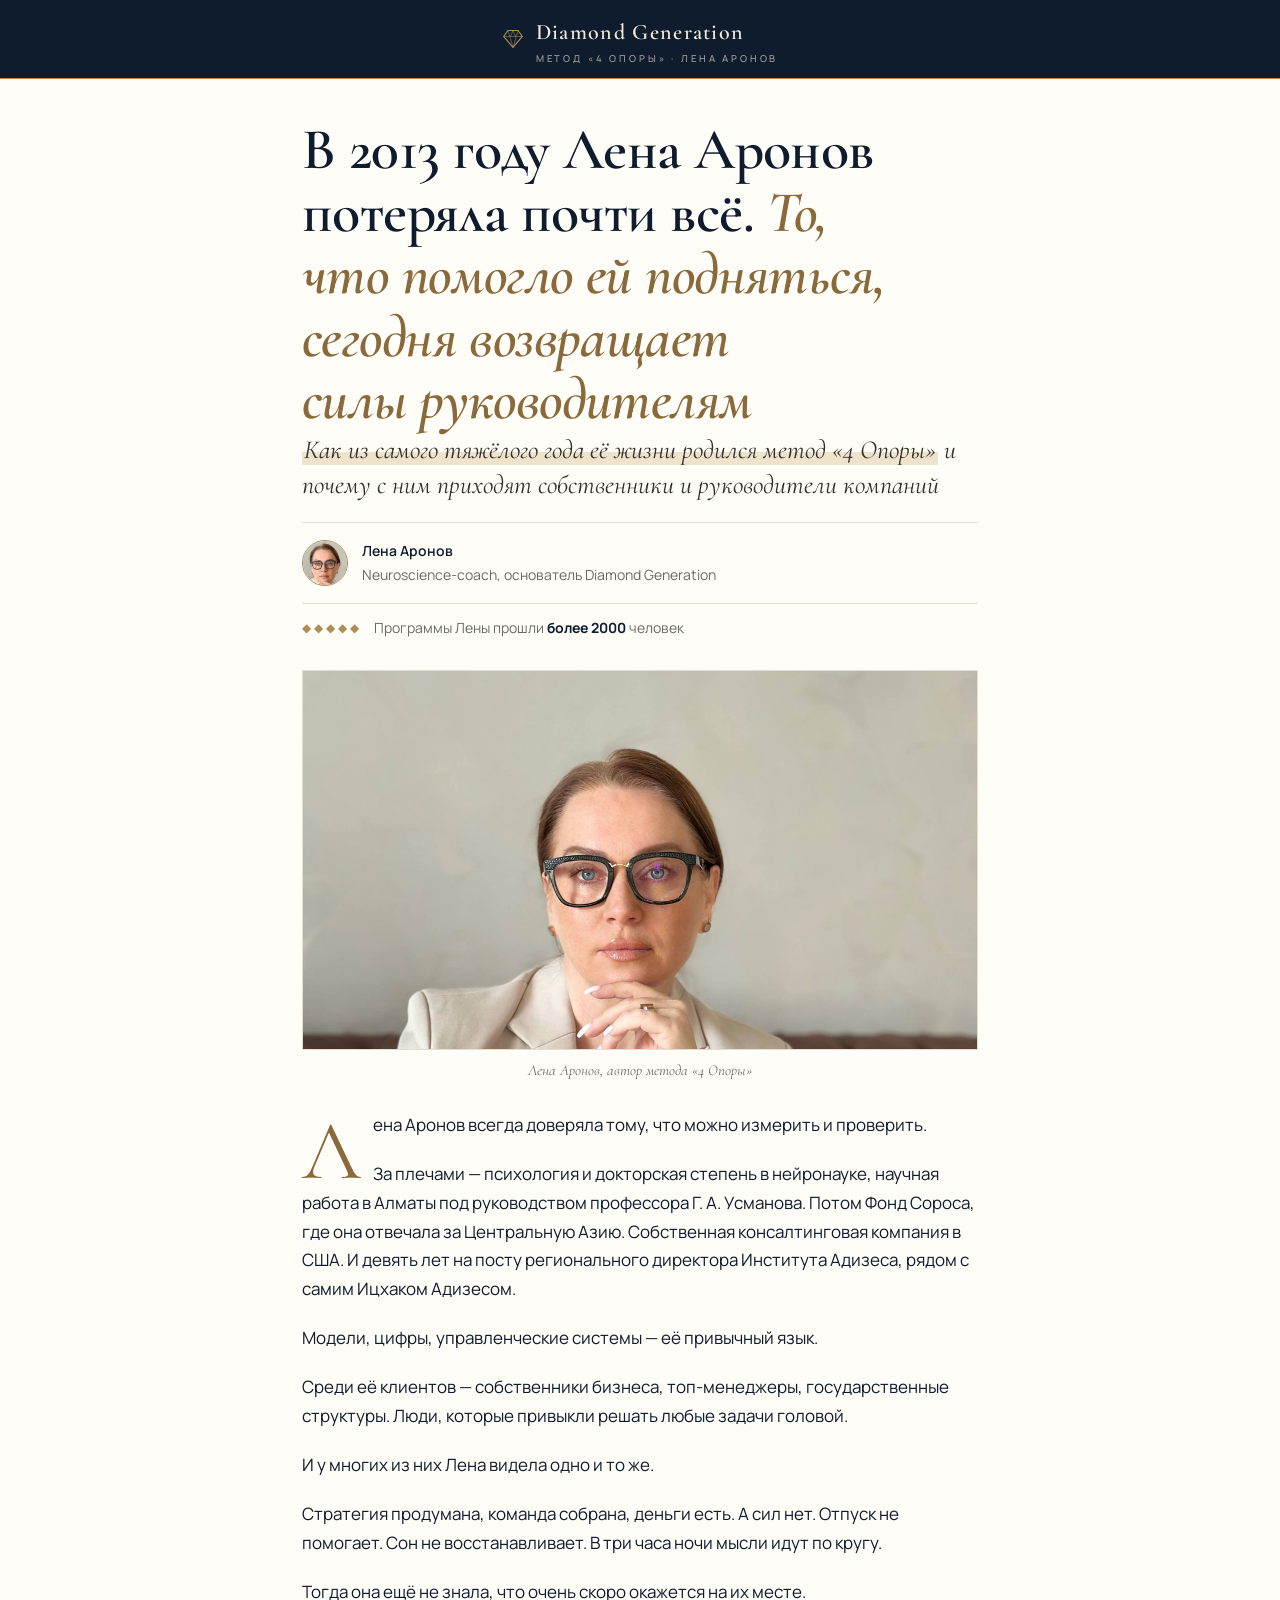
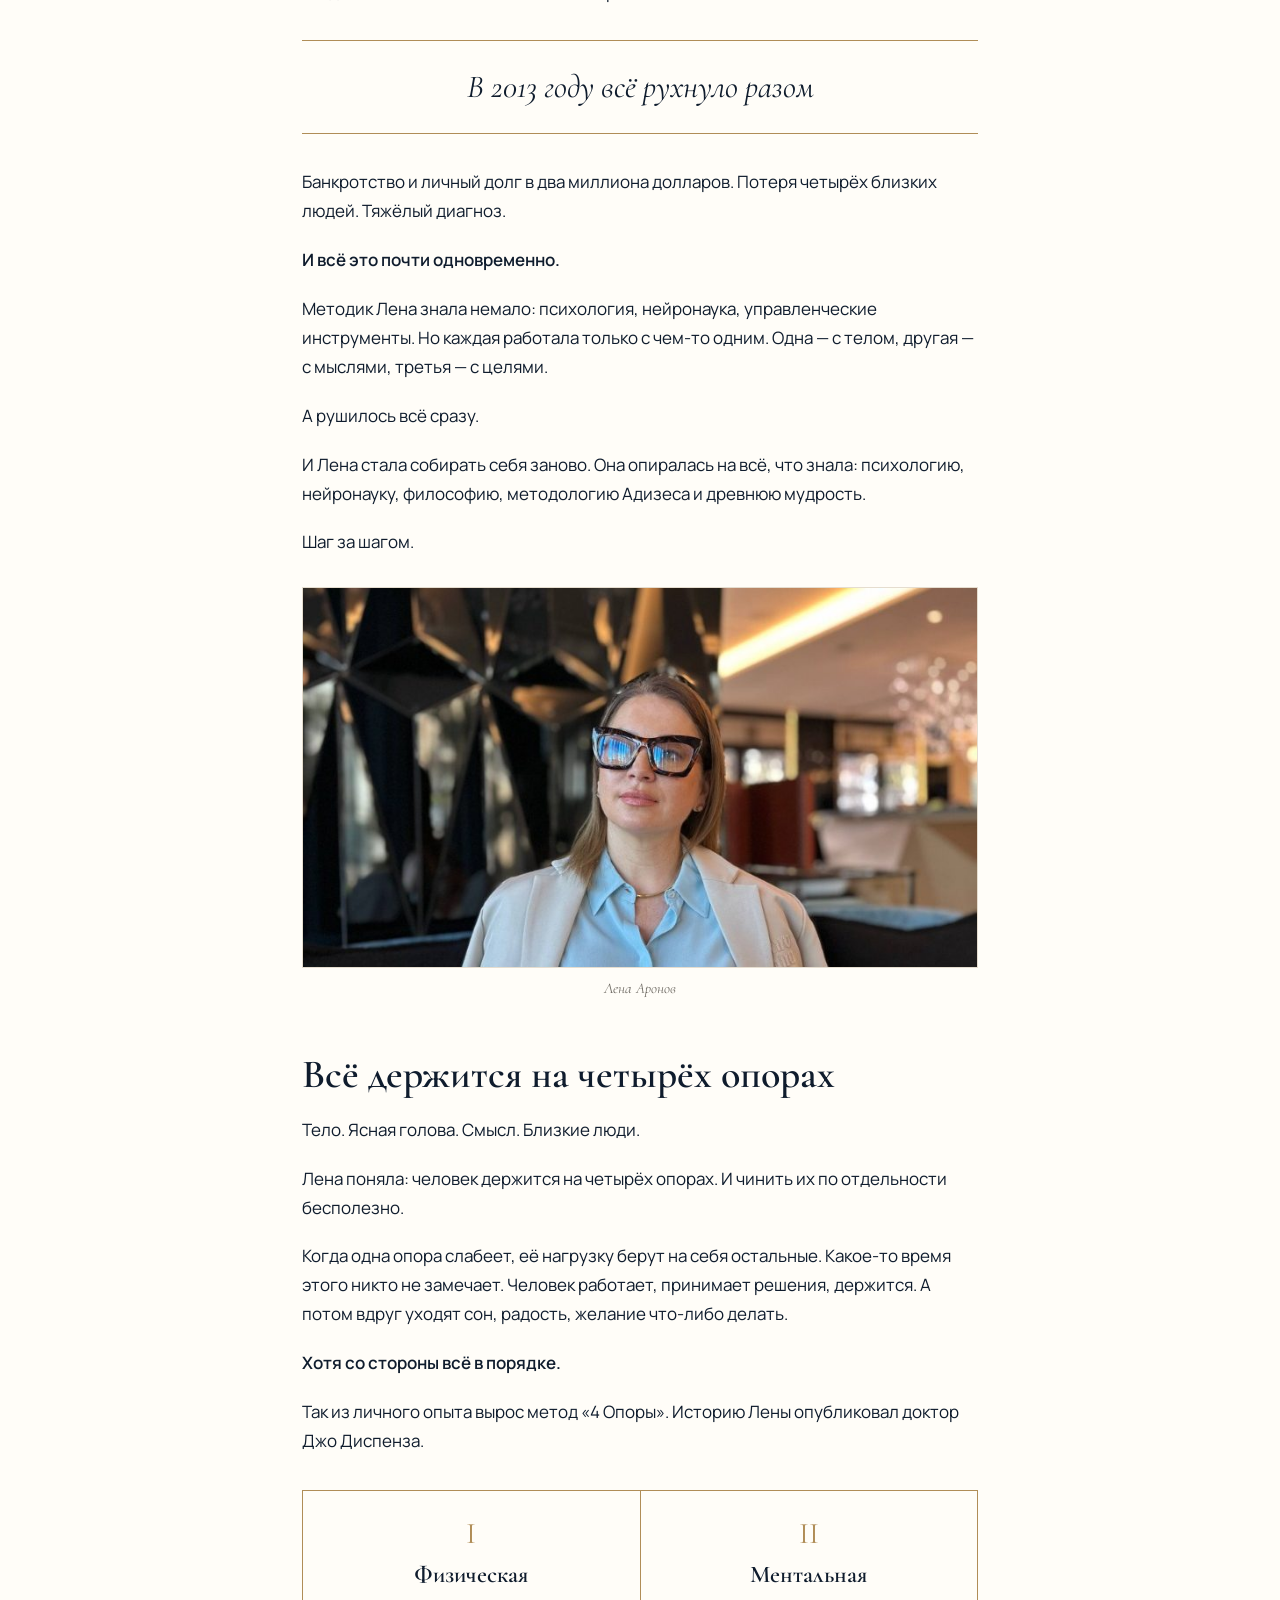
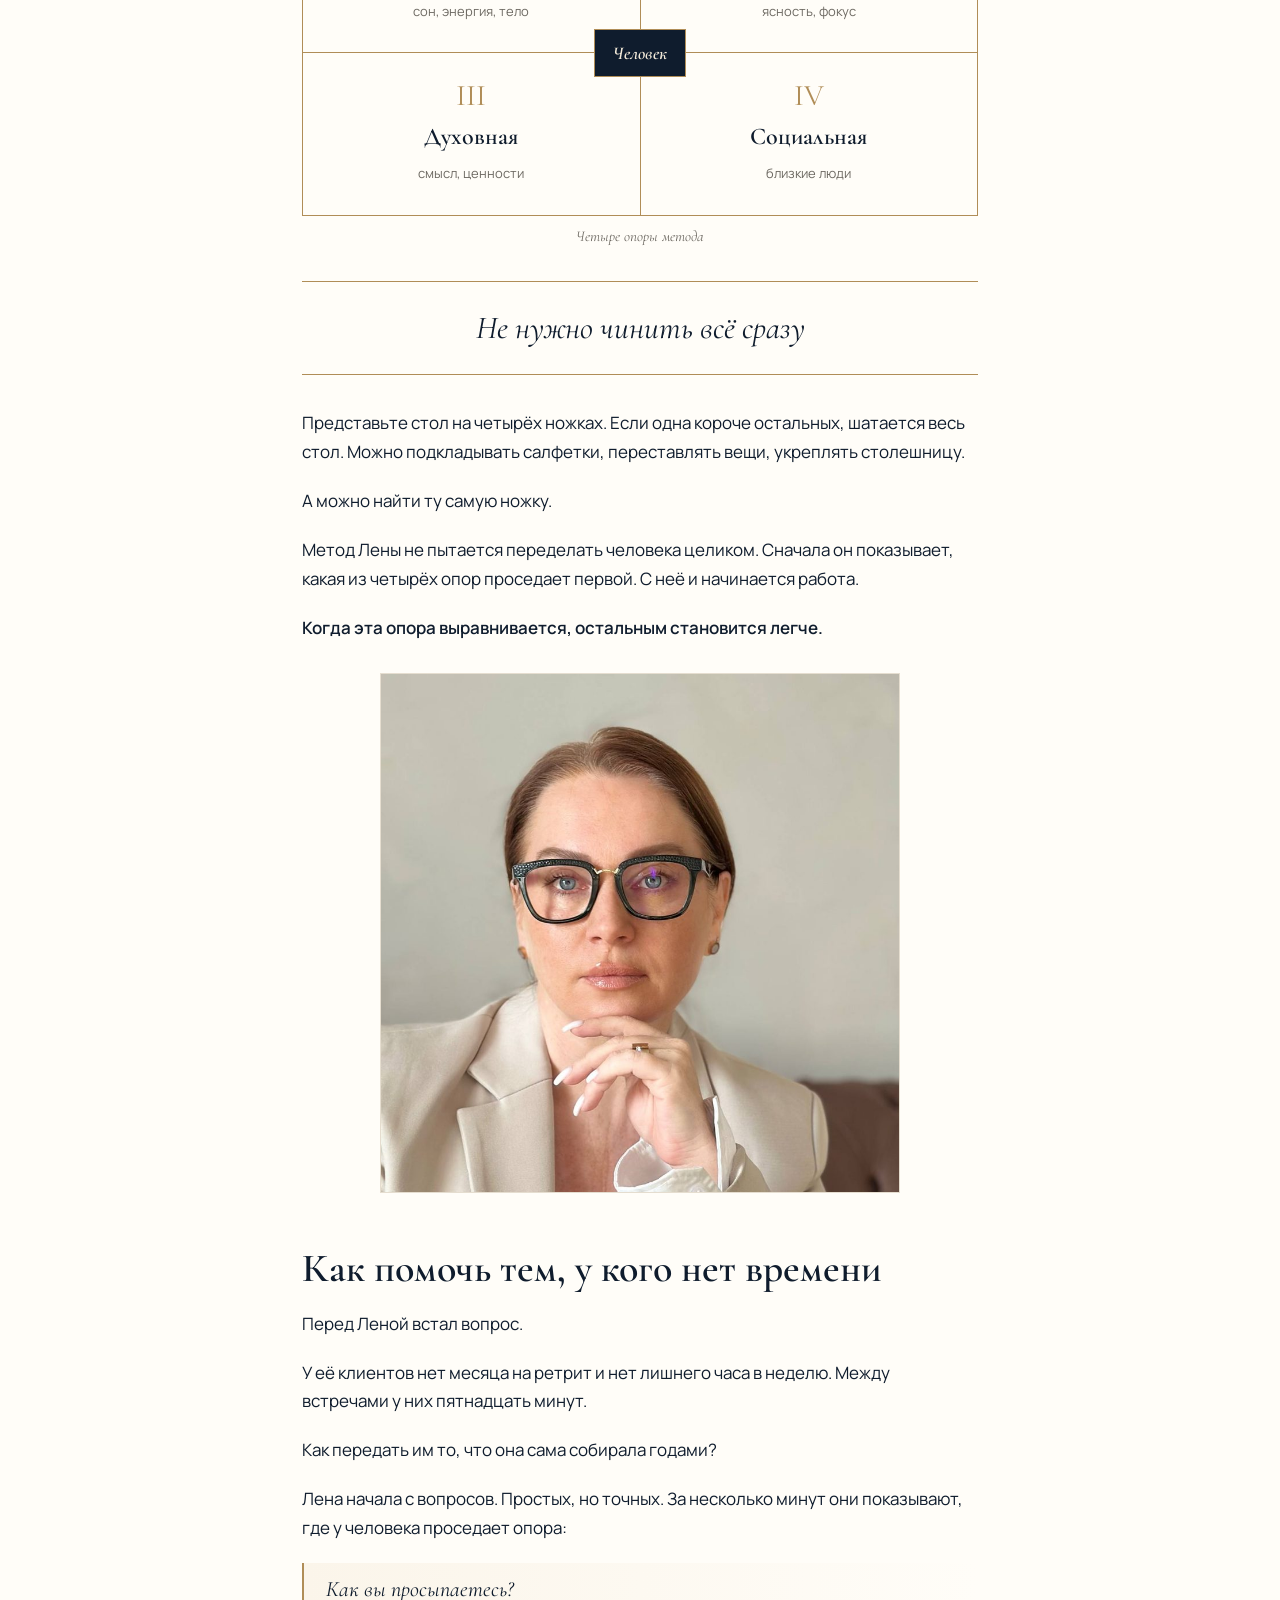
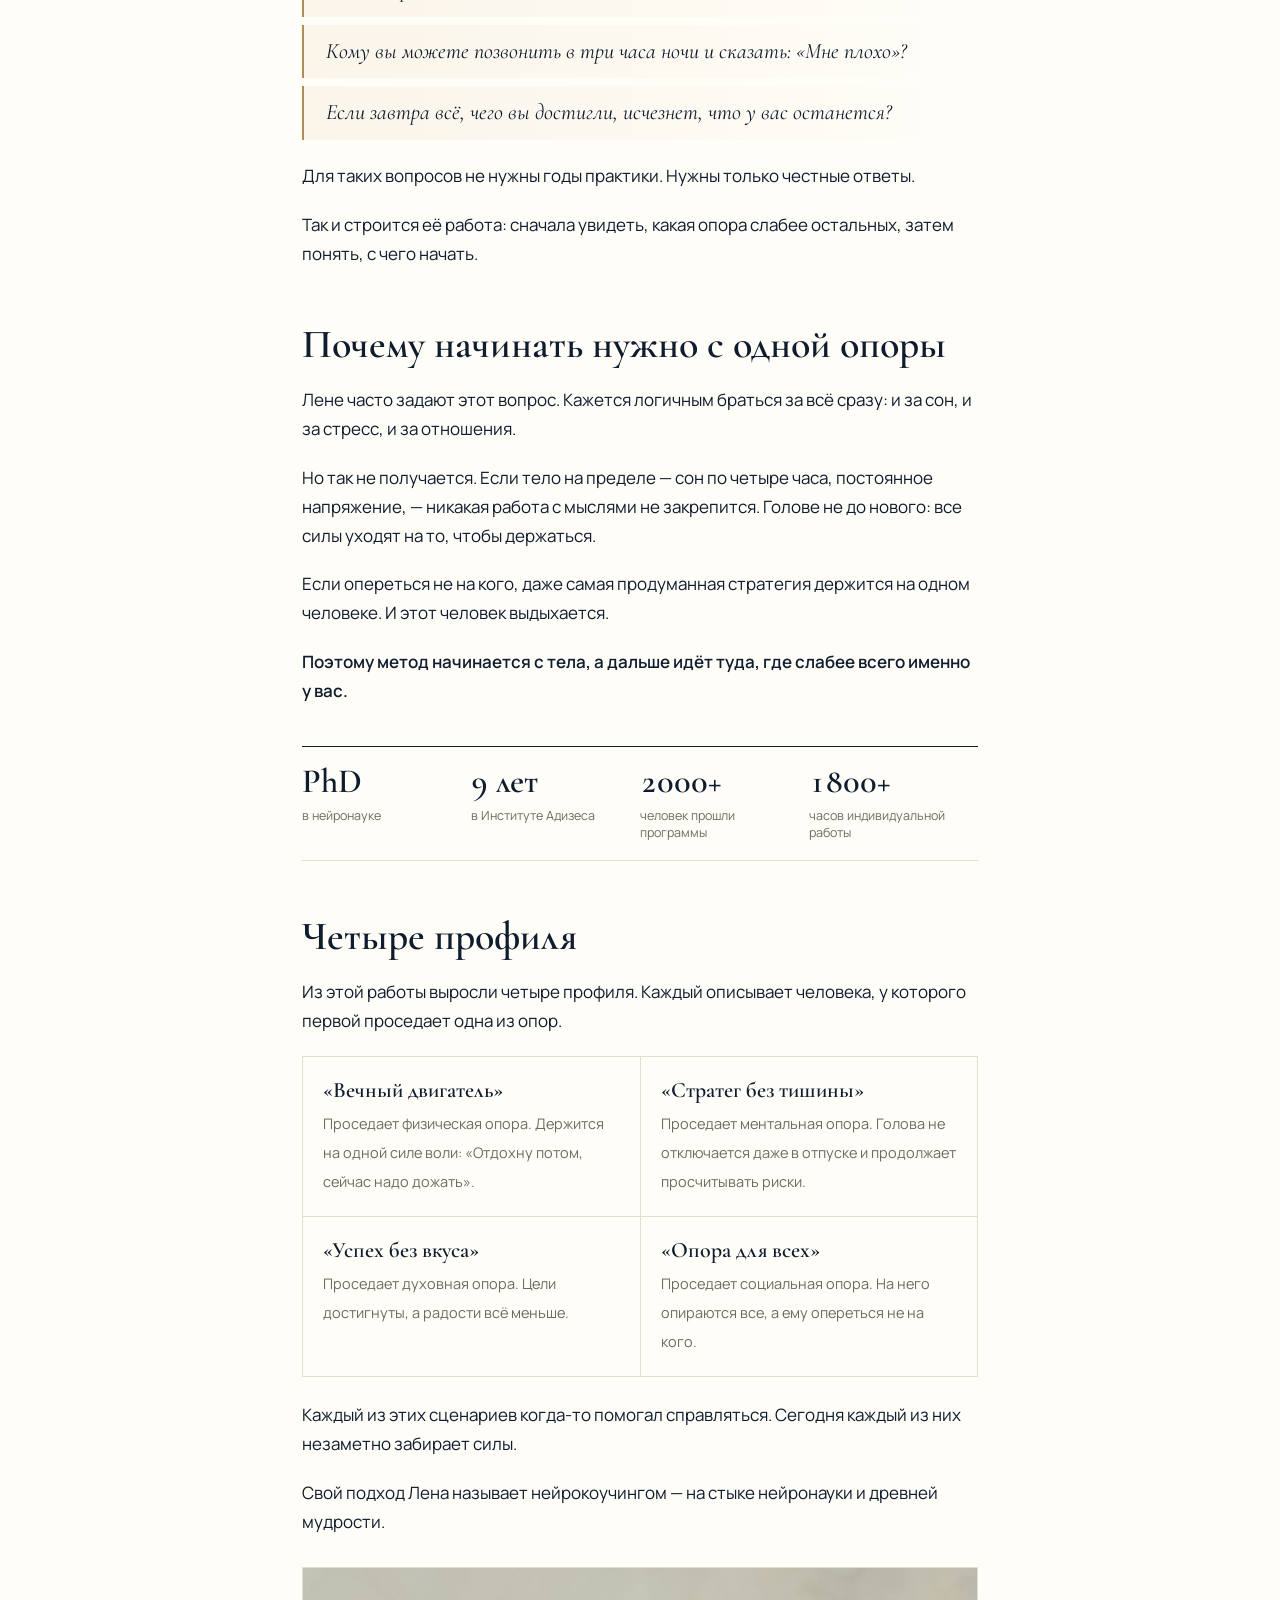
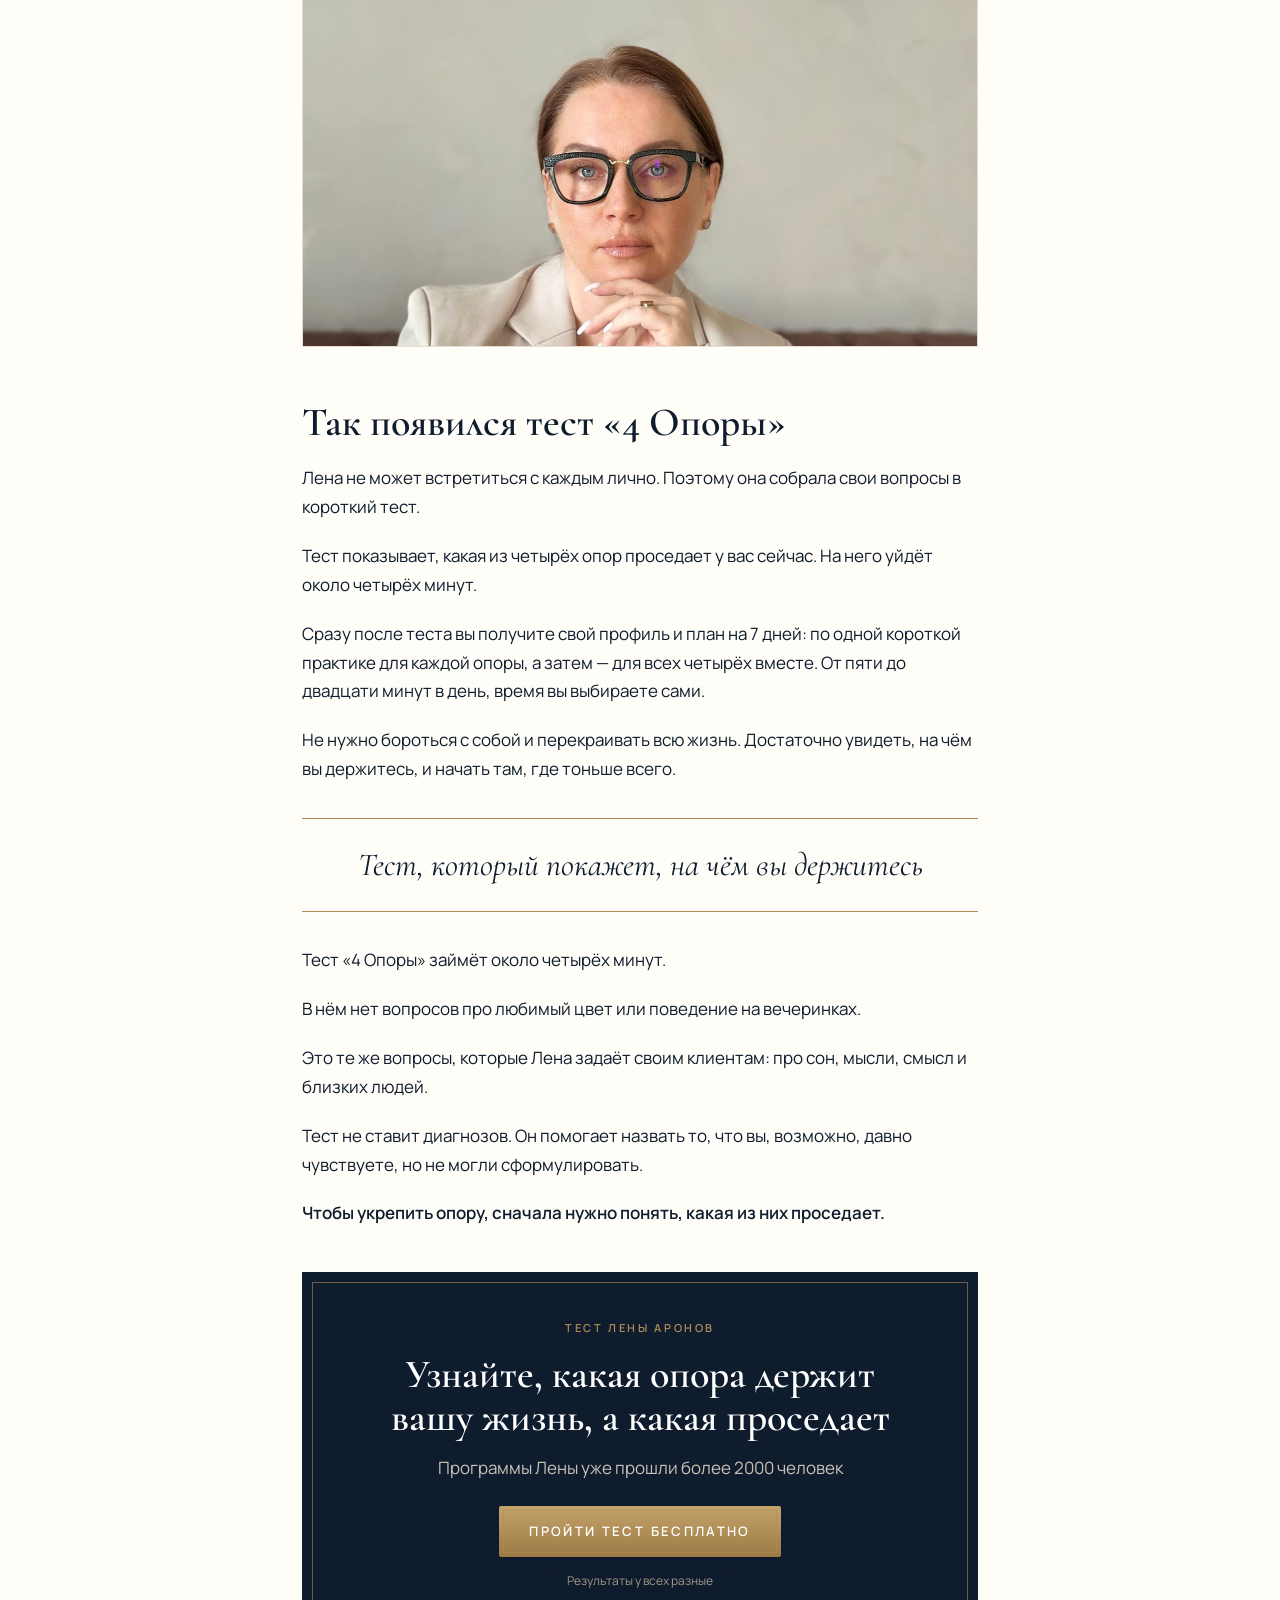
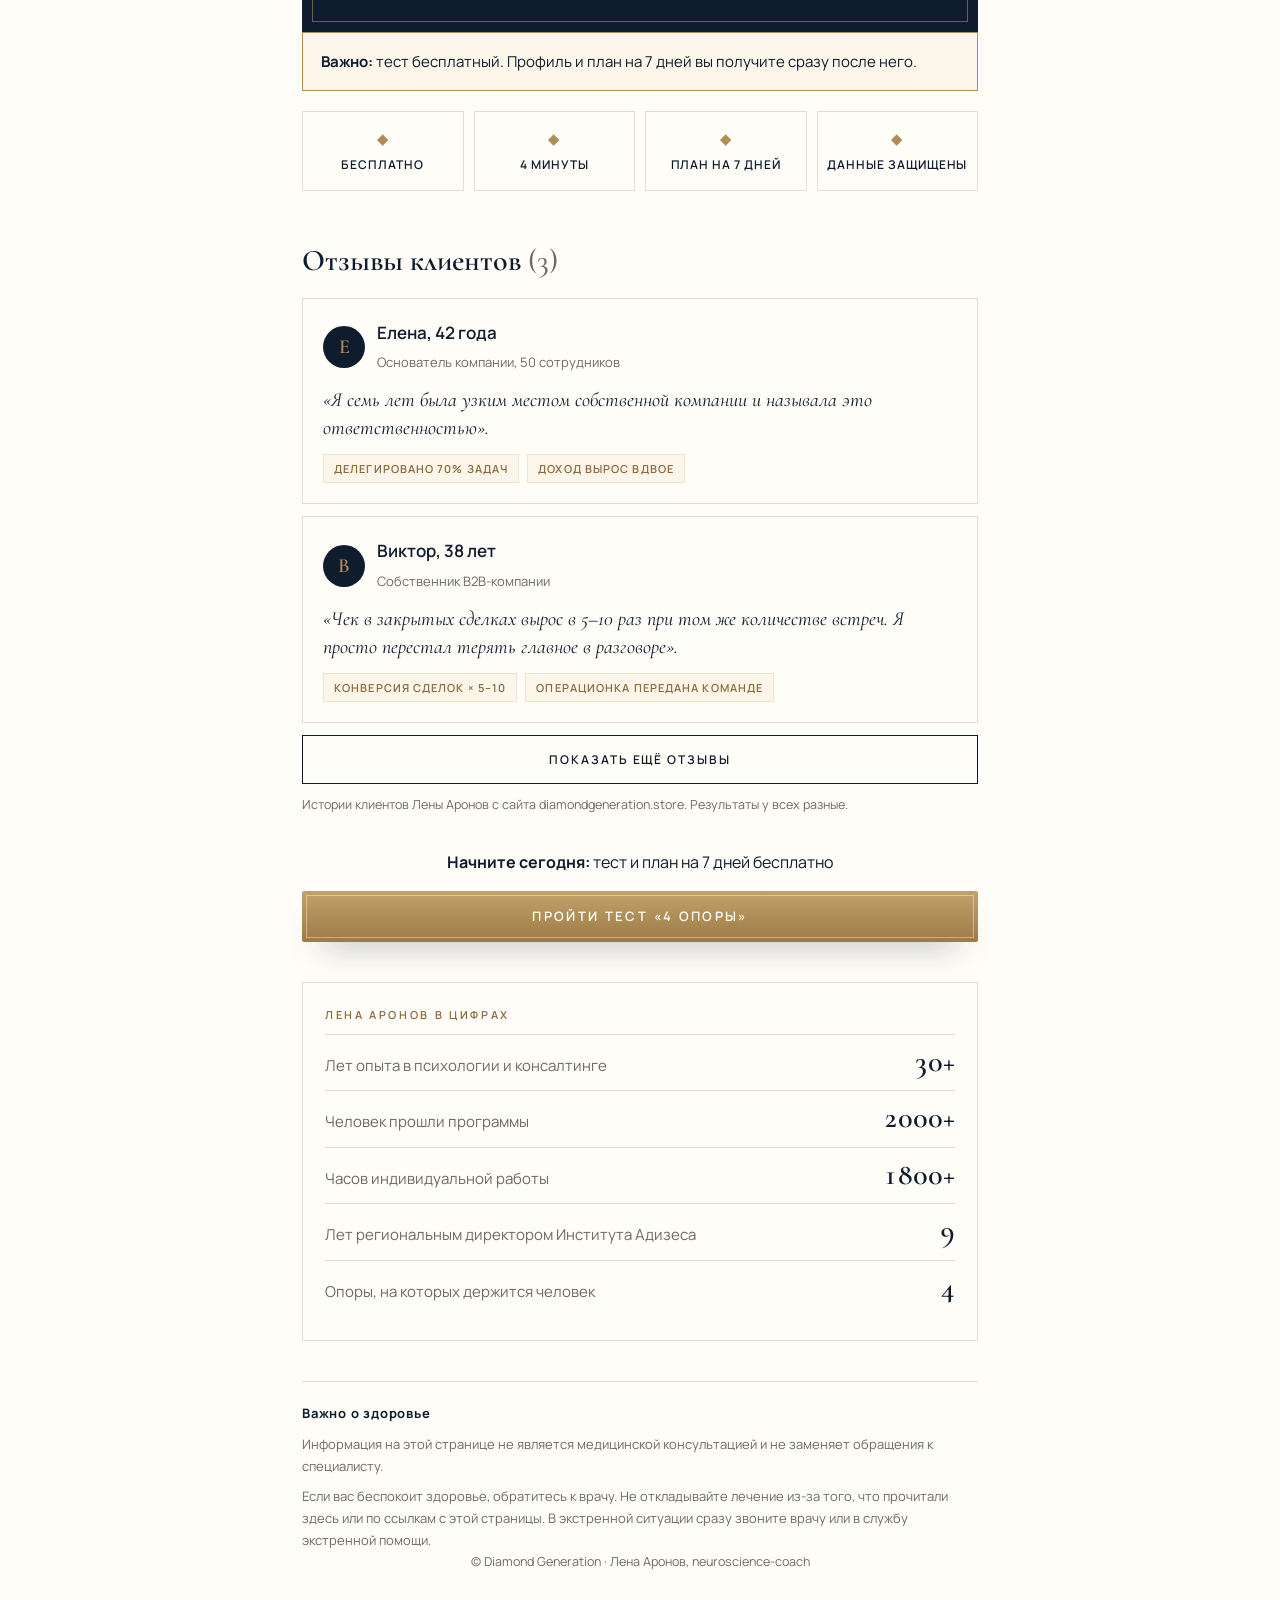
==== 4opory.html @ 1a6d46b6 "Добавлена страница теста «4 Опоры» (4opory.html) Co-Authored-By: Claude Opus 5.5 <noreply@anthropic." ====
<!DOCTYPE html>
<html lang="ru">
<head>
<meta charset="utf-8">
<meta name="viewport" content="width=device-width, initial-scale=1">
<title>Тест «4 Опоры» — Лена Аронов</title>
<link rel="preconnect" href="https://fonts.googleapis.com">
<link rel="preconnect" href="https://fonts.gstatic.com" crossorigin>
<link href="https://fonts.googleapis.com/css2?family=Cormorant+Garamond:ital,wght@0,500;0,600;0,700;1,500;1,600&family=Manrope:wght@400;500;600;700&display=swap" rel="stylesheet">
<style>
:root{
  /* Layout: структура образца (статья-история → тест-приложение по одному вопросу → сбор плана → почта → результат → план), в дорогой подаче: слоновая кость, глубокий синий, золото, антиква в заголовках. */
  --ivory:#f6f1e8;
  --paper:#fffdf8;
  --ink:#0f1c2d;
  --muted:#6e6a63;
  --line:#e5ddcf;
  --gold:#b08d57;
  --gold-d:#8a6a3a;
  --gold-l:#efe3cc;
  --wine:#9a3c3c;
  --amber:#b27a3a;
  --sage:#5d8a6c;
  --serif:"Cormorant Garamond", "Times New Roman", serif;
  --sans:"Manrope", "Helvetica Neue", Arial, sans-serif;
  color-scheme:light;
}
*{box-sizing:border-box}
html,body{margin:0;background:var(--paper);color:var(--ink);font-family:var(--sans);font-size:17px;line-height:1.7;-webkit-font-smoothing:antialiased}
[hidden]{display:none!important}
a{color:var(--gold-d)}
img{max-width:100%;display:block}
h1,h2,h3{font-family:var(--serif);font-weight:600;text-wrap:balance;line-height:1.08;margin:0}
.k{font:600 11px/1.4 var(--sans);letter-spacing:.24em;text-transform:uppercase;color:var(--gold-d)}

/* кнопки */
.btn{position:relative;display:inline-flex;align-items:center;justify-content:center;gap:10px;background:var(--ink);color:#f6efe2;border:0;border-radius:2px;padding:19px 30px;font:600 13px/1 var(--sans);letter-spacing:.18em;text-transform:uppercase;cursor:pointer;text-decoration:none;box-shadow:0 18px 34px -22px rgba(15,28,45,.9)}
.btn::after{content:"";position:absolute;inset:4px;border:1px solid rgba(176,141,87,.55);pointer-events:none}
.btn:hover{background:#17283f}
.btn:disabled{background:#cfc8bb;box-shadow:none;cursor:not-allowed}
.btn:disabled::after{border-color:transparent}
.btn.wide{width:100%}
.btn.gold{background:linear-gradient(180deg,#c3a26b,#9c7a45);color:#fff}
.btn.gold::after{border-color:rgba(255,255,255,.4)}
.btn.line{background:transparent;color:var(--ink);box-shadow:none;border:1px solid var(--ink)}
.btn.line::after{display:none}
.btn:focus-visible,.opt:focus-visible,input:focus-visible,summary:focus-visible{outline:2px solid var(--gold);outline-offset:3px}
.mark{display:inline-block;width:22px;height:22px}

/* ===== статья ===== */
.masthead{background:var(--ink);color:#f3ead9;border-bottom:1px solid var(--gold)}
.masthead .in{max-width:820px;margin:0 auto;padding:14px 20px;display:flex;justify-content:center;align-items:center;gap:12px}
.logo{display:flex;align-items:center;gap:12px;text-decoration:none;color:inherit}
.logo b{font-family:var(--serif);font-weight:600;font-size:22px;letter-spacing:.06em}
.logo small{display:block;font:500 9.5px/1 var(--sans);letter-spacing:.3em;text-transform:uppercase;opacity:.65;margin-top:3px}
.art{max-width:720px;margin:0 auto;padding:40px 22px 70px}
.art .rubric{display:flex;align-items:center;gap:14px;margin-bottom:22px}
.art .rubric::after{content:"";flex:1;height:1px;background:var(--line)}
.art h1{font-size:clamp(36px,6.4vw,58px);font-weight:600;letter-spacing:-.01em}
.art h1 em{font-style:italic;color:var(--gold-d)}
.sub{font-family:var(--serif);font-size:clamp(21px,3.2vw,26px);font-style:italic;line-height:1.35;margin:18px 0 26px;color:#33302b}
.sub mark{background:linear-gradient(transparent 58%,var(--gold-l) 58%);color:inherit;padding:0 2px}
.by{display:flex;align-items:center;gap:14px;padding:16px 0;border-top:1px solid var(--line);border-bottom:1px solid var(--line);font-size:14px;color:var(--muted)}
.by img{width:46px;height:46px;border-radius:50%;object-fit:cover;border:1px solid var(--gold)}
.by b{color:var(--ink);font-weight:600}
.by .sep{margin-left:auto;font-size:12px;letter-spacing:.14em;text-transform:uppercase}
.hero{position:relative;margin:34px 0 10px}
.hero::before{content:"";position:absolute;inset:14px -14px -14px 14px;border:1px solid var(--gold);z-index:0}
.hero img{position:relative;z-index:1;width:100%;aspect-ratio:4/4.3;object-fit:cover;object-position:50% 20%}
.cap{font:italic 15px/1.4 var(--serif);color:var(--muted);margin:26px 0 34px;text-align:right}
.art p{margin:0 0 20px}
.art p.lead::first-letter{font-family:var(--serif);float:left;font-size:84px;line-height:.78;padding:8px 12px 0 0;color:var(--gold-d)}
.art p.b{font-weight:600}
.art h2{font-size:clamp(30px,4.8vw,40px);margin:54px 0 20px}
.art h2 small{display:block;margin-bottom:12px}
.orn{display:flex;align-items:center;justify-content:center;gap:14px;color:var(--gold);margin:50px 0 0}
.orn::before,.orn::after{content:"";width:90px;height:1px;background:var(--gold);opacity:.6}
.pull{margin:34px 0;padding:26px 0;border-top:1px solid var(--gold);border-bottom:1px solid var(--gold);font-family:var(--serif);font-size:clamp(25px,4vw,32px);line-height:1.25;font-style:italic;text-align:center}
.side{display:grid;grid-template-columns:1fr 250px;gap:30px;align-items:start;margin:4px 0 20px}
.side figure{margin:0}
.side img{aspect-ratio:3/4;object-fit:cover;border:1px solid var(--line)}
.side figcaption{font:italic 14px/1.4 var(--serif);color:var(--muted);margin-top:8px}
.pillars{display:grid;grid-template-columns:1fr 1fr;gap:1px;background:var(--line);border:1px solid var(--line);margin:24px 0 30px}
.pillar{background:var(--paper);padding:24px 22px}
.pillar .n{font-family:var(--serif);font-size:38px;line-height:1;color:var(--gold)}
.pillar h3{font-size:26px;margin:8px 0 6px}
.pillar p{margin:0;font-size:15px;color:var(--muted)}
.facts{display:grid;grid-template-columns:repeat(4,1fr);gap:0;border-top:1px solid var(--ink);border-bottom:1px solid var(--line);margin:40px 0}
.facts div{padding:18px 12px 18px 0}
.facts strong{display:block;font-family:var(--serif);font-size:34px;font-weight:600;line-height:1;font-variant-numeric:tabular-nums}
.facts span{font-size:12.5px;color:var(--muted);line-height:1.4;display:block;margin-top:8px}
.qa{margin:20px 0 30px}
.qa div{padding:20px 0;border-top:1px solid var(--line)}
.qa div:last-child{border-bottom:1px solid var(--line)}
.qa h3{font-size:24px;margin-bottom:6px}
.qa p{margin:0;color:#3d3a35}
.offer{position:relative;background:var(--ink);color:#f3ead9;padding:40px 34px;margin:44px 0 0;text-align:center}
.offer::before{content:"";position:absolute;inset:10px;border:1px solid rgba(176,141,87,.6);pointer-events:none}
.offer .k{color:var(--gold)}
.offer h3{font-size:clamp(30px,5vw,40px);margin:12px 0 14px;color:#fff}
.offer p{color:#c9c2b5;margin:0 auto 24px;max-width:460px}
.offer ul{list-style:none;padding:0;margin:0 auto 28px;display:flex;flex-wrap:wrap;justify-content:center;gap:10px 26px;font-size:14px;color:#e8dfcd}
.offer li::before{content:"◆";color:var(--gold);font-size:9px;margin-right:8px;vertical-align:2px}
.offer .btn{background:linear-gradient(180deg,#c3a26b,#9c7a45);color:#fff;position:relative}
.foot{margin-top:46px;font-size:12.5px;color:var(--muted);text-align:center}

/* ===== приложение теста ===== */
#app{min-height:100vh;background:radial-gradient(900px 520px at 100% -10%,#efe4cf,transparent 65%),radial-gradient(800px 500px at -10% 110%,#e9e6df,transparent 65%),var(--ivory)}
.bar-top{max-width:560px;margin:0 auto;padding:16px 20px 0;display:grid;grid-template-columns:44px 1fr 56px;align-items:center}
.bar-top .logo{justify-content:center;color:var(--ink)}
.bar-top .logo b{font-size:20px}
.bar-top .cnt{text-align:right;font-size:13px;color:var(--muted);font-variant-numeric:tabular-nums;letter-spacing:.06em}
.bar-top .cnt b{color:var(--ink)}
.backbtn{width:38px;height:38px;border-radius:50%;border:1px solid var(--line);background:var(--paper);cursor:pointer;font-size:16px;color:var(--ink)}
.prog{max-width:520px;margin:14px auto 0;height:2px;background:#e2d9c8}
.prog i{display:block;height:100%;background:var(--gold);transition:width .35s}
.screen{max-width:520px;margin:0 auto;padding:30px 20px 140px}
.start h1{font-size:clamp(36px,8vw,48px);text-align:center;margin-top:8px}
.start h1 em{font-style:italic;color:var(--gold-d)}
.start .lede{text-align:center;color:var(--muted);margin:14px auto 28px;max-width:400px}
.qcard{background:var(--paper);border:1px solid var(--line);padding:24px 22px;box-shadow:0 30px 60px -40px rgba(15,28,45,.45)}
.block{font:600 11px/1.4 var(--sans);letter-spacing:.24em;text-transform:uppercase;color:var(--gold-d);margin-bottom:10px}
.q{font-family:var(--serif);font-size:clamp(28px,6vw,34px);font-weight:600;line-height:1.15;margin:0 0 6px}
.hint{color:var(--muted);font-size:14px;margin:0}
.opts{display:grid;gap:10px;margin-top:20px}
.opt{display:flex;gap:14px;align-items:center;text-align:left;background:var(--paper);color:var(--ink);border:1px solid var(--line);border-radius:2px;padding:17px 18px;font:500 16px/1.4 var(--sans);cursor:pointer;width:100%;transition:border-color .2s,background .2s,box-shadow .2s}
.opt::before{content:"";flex:none;width:18px;height:18px;border:1px solid #b9ad98;border-radius:50%}
.opt.multi::before{border-radius:2px}
.opt:hover{border-color:var(--gold);box-shadow:0 10px 24px -20px rgba(15,28,45,.6)}
.opt.on{border-color:var(--gold);background:#fbf5ea}
.opt.on::before{border-color:var(--gold);background:var(--gold);box-shadow:inset 0 0 0 3px var(--paper)}
.opt.multi.on::before{box-shadow:none;background:var(--gold) url("data:image/svg+xml;utf8,<svg xmlns='http://www.w3.org/2000/svg' viewBox='0 0 16 16'><path d='M4 8.5l2.5 2.5L12 5.5' fill='none' stroke='white' stroke-width='2'/></svg>") center/14px no-repeat}
.scale{display:grid;grid-template-columns:repeat(4,1fr);gap:8px;margin-top:24px}
.scale .opt{flex-direction:column;justify-content:center;text-align:center;font-size:14px;padding:18px 6px;gap:10px}
.dock{position:fixed;left:0;right:0;bottom:0;padding:16px 20px 20px;background:linear-gradient(rgba(246,241,232,0),var(--ivory) 35%)}
.dock .in{max-width:520px;margin:0 auto}
.legal{font-size:12px;color:var(--muted);text-align:center;margin-top:20px}

.info{text-align:center}
.info h2{font-size:clamp(30px,6.4vw,38px);margin:8px 0 14px}
.info p{color:var(--muted)}
.cycle{display:grid;grid-template-columns:1fr 1fr;gap:1px;background:var(--line);border:1px solid var(--line);margin:24px 0 10px;text-align:left}
.cycle div{background:var(--paper);padding:18px 16px;font-size:14.5px;font-weight:500}
.cycle div b{display:block;font-family:var(--serif);color:var(--gold);font-size:30px;line-height:1;margin-bottom:6px}
.cycle div.hot b{color:var(--wine)}
.cyclenote{font:italic 16px var(--serif);color:var(--muted);margin:4px 0 14px}
.stats{display:grid;grid-template-columns:1fr 1fr;gap:1px;background:var(--line);border:1px solid var(--line);margin:24px 0}
.stats div{background:var(--paper);padding:22px 16px}
.stats strong{display:block;font-family:var(--serif);font-size:44px;line-height:1;color:var(--ink);font-variant-numeric:tabular-nums}
.stats span{font-size:13.5px;color:var(--muted)}
.quote{background:var(--ink);color:#efe6d4;padding:22px;text-align:left;display:flex;gap:16px;align-items:center}
.quote img{width:58px;height:58px;border-radius:50%;object-fit:cover;flex:none;border:1px solid var(--gold)}
.quote p{margin:0;font:italic 19px/1.35 var(--serif)}
.quote small{display:block;font:500 12px var(--sans);letter-spacing:.12em;color:var(--gold);margin-top:8px;font-style:normal;text-transform:uppercase}

.build{text-align:center;padding-top:44px}
.pct{font-family:var(--serif);font-size:96px;line-height:1;color:var(--ink);font-variant-numeric:tabular-nums}
.steps{list-style:none;padding:0;margin:28px auto 0;max-width:330px;text-align:left}
.steps li{display:flex;align-items:center;gap:12px;padding:11px 0;color:#a39c90;border-bottom:1px solid var(--line)}
.steps li::before{content:"";width:16px;height:16px;border-radius:50%;border:1px solid #cbbfa9;flex:none}
.steps li.ok{color:var(--ink)}
.steps li.ok::before{border-color:var(--gold);background:var(--gold) url("data:image/svg+xml;utf8,<svg xmlns='http://www.w3.org/2000/svg' viewBox='0 0 16 16'><path d='M4 8.5l2.5 2.5L12 5.5' fill='none' stroke='white' stroke-width='2'/></svg>") center/11px no-repeat}

.gate h2{font-size:clamp(30px,6.4vw,38px);text-align:center;margin:8px 0 12px}
.gate .lede{text-align:center;color:var(--muted);margin:0 0 24px}
.gate label.f{display:block;font:600 11px var(--sans);letter-spacing:.2em;text-transform:uppercase;color:var(--muted);margin:16px 0 8px}
.gate input[type=text],.gate input[type=email]{width:100%;border:1px solid var(--line);border-radius:2px;padding:16px;font:16px var(--sans);background:var(--paper)}
.gate input:focus{border-color:var(--gold);outline:none}
.gate .chk{display:flex;gap:10px;align-items:flex-start;font-size:13px;color:var(--muted);margin:18px 0 0}
.gate .chk input{accent-color:var(--gold);margin-top:3px}
.err{color:var(--wine);font-size:14px;min-height:20px;margin-top:10px;text-align:center}
.lock{text-align:center;font-size:12.5px;color:var(--muted);margin-top:6px}

.res h1{font-size:clamp(32px,7vw,42px);margin:8px 0 20px}
.dark{position:relative;background:var(--ink);color:#fff;padding:24px 22px}
.dark::before{content:"";position:absolute;inset:7px;border:1px solid rgba(176,141,87,.45);pointer-events:none}
.dark .row{display:flex;justify-content:space-between;align-items:center;font-size:12px;letter-spacing:.16em;text-transform:uppercase;color:#b9b2a5}
.dark .lvl{font-family:var(--serif);font-size:26px;letter-spacing:0;text-transform:none}
.seg{display:grid;grid-template-columns:repeat(4,1fr);gap:6px;margin:16px 0}
.seg i{height:4px;background:#2a3a50}
.seg i.on1{background:#7fa38c}.seg i.on2{background:#d1ad6b}.seg i.on3{background:#c98446}.seg i.on4{background:#c55a4f}
.dark p{margin:0;color:#e8e1d3;font-size:15.5px}
.voice{background:#f3e9da;border-left:2px solid var(--gold);padding:20px 22px;margin:14px 0}
.voice .k{color:var(--gold-d)}
.voice b{display:block;font:italic 600 27px/1.2 var(--serif);margin-top:8px}
.table{background:var(--paper);border:1px solid var(--line)}
.table div{display:flex;justify-content:space-between;gap:16px;padding:15px 18px;border-top:1px solid var(--line);font-size:15px}
.table div:first-child{border-top:0}
.table span{color:var(--muted);flex:none;max-width:45%}
.table b{text-align:right;font-weight:600}

.plan h1{font-size:clamp(32px,7vw,42px);text-align:center;margin:8px 0 24px}
.pcard{background:var(--paper);border:1px solid var(--line);margin-bottom:12px}
.pcard .top{display:grid;grid-template-columns:1fr 110px 60px;gap:14px;align-items:center;padding:18px}
.chip{display:inline-block;font:700 10px var(--sans);letter-spacing:.16em;padding:4px 8px;color:#fff;background:var(--wine);margin-bottom:8px}
.chip.mid{background:var(--amber)}.chip.ok{background:var(--sage)}
.pcard h3{font-family:var(--serif);font-size:22px}
.meter{height:4px;background:#ebe3d6}
.meter i{display:block;height:100%;background:var(--wine)}
.meter i.mid{background:var(--amber)}.meter i.ok{background:var(--sage)}
.pcard .num{font-family:var(--serif);font-size:30px;text-align:right;font-variant-numeric:tabular-nums}
.pcard .way{border-top:1px solid var(--line);padding:13px 18px;font-size:14.5px;background:#fbf7f0}
.pcard .way b{color:var(--gold-d)}
.good{position:relative;background:var(--ink);color:#fff;padding:26px 22px;text-align:center;margin:18px 0 8px}
.good::before{content:"";position:absolute;inset:7px;border:1px solid rgba(176,141,87,.45)}
.good h3{font-size:26px;margin-bottom:8px}
.good p{margin:0;color:#d9d1c2;font-size:15px}
.small{font-size:12.5px;color:var(--muted)}
.made{text-align:center;margin:44px 0 16px}
.made .k{color:var(--gold-d)}
.made h2{font-size:clamp(30px,6.4vw,38px);margin-top:8px}
.route{position:relative;background:var(--paper);border:1px solid var(--gold);padding:26px 22px;box-shadow:0 30px 60px -44px rgba(15,28,45,.6)}
.route .k{display:inline-block;background:var(--gold-l);color:var(--gold-d);padding:5px 10px}
.route h3{font-size:30px;margin:12px 0 8px}
.route p{color:var(--muted);margin:0 0 18px}
.route .btns{display:grid;gap:10px}
.sec{margin-top:50px}
.sec .k{text-align:center}
.sec h2{font-size:clamp(28px,6vw,34px);text-align:center;margin:8px 0 20px}
.vs{display:grid;grid-template-columns:1fr 1fr;gap:1px;background:var(--line);border:1px solid var(--line)}
.vs div{padding:20px 18px;font-size:14.5px}
.vs .now{background:var(--paper)}
.vs .then{background:#f5eddf}
.vs h4{margin:0 0 10px;font:700 11px var(--sans);letter-spacing:.2em;text-transform:uppercase}
.vs .now h4{color:var(--muted)}.vs .then h4{color:var(--gold-d)}
.vs ul{margin:0;padding-left:18px}
.vs li{margin:7px 0}
.how{display:grid;gap:0;border-top:1px solid var(--line)}
.how > div{display:grid;grid-template-columns:56px 1fr;gap:12px;padding:20px 0;border-bottom:1px solid var(--line)}
.how .n{font-family:var(--serif);font-size:44px;line-height:.9;color:var(--gold)}
.how small{font:700 10.5px var(--sans);letter-spacing:.2em;color:var(--muted)}
.how h3{font-size:24px;margin:2px 0 4px}
.how p{margin:0;font-size:14.5px;color:var(--muted)}
.days{display:grid;gap:10px}
.day{background:var(--paper);border:1px solid var(--line);padding:20px}
.day.done{border-color:var(--gold);background:#fbf5ea}
.day small{font:700 10.5px var(--sans);letter-spacing:.2em;color:var(--gold-d);text-transform:uppercase}
.day h3{font-size:23px;margin:4px 0 8px}
.day p{margin:0 0 10px;font-size:15px}
.day .ask{color:var(--muted);font-style:italic}
.day label{display:inline-flex;gap:8px;align-items:center;font-size:13px;font-weight:600;letter-spacing:.08em;text-transform:uppercase;color:var(--gold-d);cursor:pointer}
.day input{accent-color:var(--gold);width:17px;height:17px}
details{background:var(--paper);border-bottom:1px solid var(--line)}
details:first-of-type{border-top:1px solid var(--line)}
summary{padding:20px 4px;font:600 21px var(--serif);cursor:pointer;list-style:none;display:flex;justify-content:space-between;gap:12px}
summary::-webkit-details-marker{display:none}
summary::after{content:"+";color:var(--gold);font:400 26px/1 var(--sans)}
details[open] summary::after{content:"−"}
details p{margin:0;padding:0 4px 18px;color:var(--muted);font-size:15px}

@media (max-width:620px){
  .side{grid-template-columns:1fr}
  .side figure{max-width:280px}
  .pillars{grid-template-columns:1fr}
  .facts{grid-template-columns:1fr 1fr}
  .scale{grid-template-columns:1fr 1fr}
  .pcard .top{grid-template-columns:1fr 64px 52px}
  .vs{grid-template-columns:1fr}
  .hero::before{inset:10px -8px -10px 10px}
  .by .sep{display:none}
}

/* ===== блоки статьи по образцу ===== */
.trust{display:flex;align-items:center;gap:12px;font-size:14px;color:var(--muted);padding:12px 0 0}
.trust .dots{color:var(--gold);letter-spacing:3px;font-size:12px}
.trust b{color:var(--ink)}
figure.wide{margin:30px 0 30px}
figure.wide img{width:100%;aspect-ratio:16/9;object-fit:cover;border:1px solid var(--line)}
figure.wide.sq img{aspect-ratio:1/1;max-width:520px;margin:0 auto}
figure figcaption{font:italic 15px/1.4 var(--serif);color:var(--muted);margin-top:10px;text-align:center}
.diagram{margin:34px 0}
.d-grid{position:relative;display:grid;grid-template-columns:1fr 1fr;gap:1px;background:var(--gold);border:1px solid var(--gold)}
.d-grid div{background:var(--paper);padding:28px 18px;text-align:center}
.d-grid span{display:block;font-family:var(--serif);font-size:30px;color:var(--gold);line-height:1}
.d-grid b{display:block;font-family:var(--serif);font-size:24px;font-weight:600;margin-top:6px}
.d-grid small{color:var(--muted);font-size:13px}
.d-core{position:absolute;left:50%;top:50%;transform:translate(-50%,-50%);background:var(--ink);color:#f3ead9;font:italic 600 18px var(--serif);padding:12px 18px;border:1px solid var(--gold)}
.qs{list-style:none;padding:0;margin:0 0 22px}
.qs li{font:italic 22px/1.35 var(--serif);padding:12px 0 12px 22px;border-left:2px solid var(--gold);margin:8px 0;background:linear-gradient(90deg,#fbf5ea,transparent)}
.profiles{display:grid;grid-template-columns:1fr 1fr;gap:1px;background:var(--line);border:1px solid var(--line);margin:20px 0 24px}
.profiles div{background:var(--paper);padding:20px}
.profiles b{display:block;font:600 22px/1.2 var(--serif);margin-bottom:6px}
.profiles span{font-size:14.5px;color:var(--muted)}
.note-light{display:block;margin-top:14px;font-size:12px;color:#a49d8f}
.important{border:1px solid var(--gold);background:#fbf5ea;padding:16px 18px;margin:22px 0;font-size:15px}
.badges{display:grid;grid-template-columns:repeat(4,1fr);gap:10px;margin:10px 0 40px}
.badges div{text-align:center;font:600 12px/1.3 var(--sans);letter-spacing:.08em;text-transform:uppercase;color:var(--ink);border:1px solid var(--line);padding:18px 8px}
.badges span{display:block;color:var(--gold);font-size:14px;margin-bottom:8px}
.art h2.h-sm{font-size:30px}
.offer2{text-align:center;margin:34px 0}
.offer2 p{font-size:16px;margin-bottom:14px}
.numbers{background:var(--paper);border:1px solid var(--line);padding:24px 22px;margin:40px 0}
.numbers .k{margin-bottom:12px}
.nrow{display:flex;justify-content:space-between;align-items:baseline;gap:16px;padding:12px 0;border-top:1px solid var(--line)}
.nrow span{color:var(--muted);font-size:15px}
.nrow b{font:600 30px/1 var(--serif);font-variant-numeric:tabular-nums}
.disc{font-size:13px;color:var(--muted);border-top:1px solid var(--line);padding-top:20px;margin-top:30px}
.disc b{color:var(--ink);letter-spacing:.06em}
.disc p{margin:8px 0 0!important}
@media (max-width:620px){.profiles{grid-template-columns:1fr}.badges{grid-template-columns:1fr 1fr}.d-core{font-size:15px;padding:8px 12px}}


.cnum{color:var(--muted);font-weight:500}
.reviews{display:grid;gap:12px;margin-top:18px}
.rv{background:var(--paper);border:1px solid var(--line);padding:20px}
.rv-h{display:flex;align-items:center;gap:12px;margin-bottom:10px}
.av{width:42px;height:42px;border-radius:50%;background:var(--ink);color:var(--gold);display:grid;place-items:center;font:600 20px var(--serif);flex:none}
.rv-h b{display:block;font-weight:600}
.rv-h small{color:var(--muted);font-size:13px}
.rv p{font:italic 20px/1.4 var(--serif);margin:0 0 12px!important}
.tags{display:flex;flex-wrap:wrap;gap:8px}
.tags span{font:600 11px var(--sans);letter-spacing:.1em;text-transform:uppercase;color:var(--gold-d);background:#fbf5ea;border:1px solid var(--gold-l);padding:6px 10px}
.more{display:block;width:100%;margin-top:12px;background:none;border:1px solid var(--ink);padding:15px;font:600 12px var(--sans);letter-spacing:.16em;text-transform:uppercase;cursor:pointer;color:var(--ink)}
.more:hover{background:var(--ink);color:#f3ead9}


.gift{text-align:center;padding-top:40px}
.gift h2{font-size:clamp(32px,7vw,42px);margin:8px 0 10px}
.gift .lede{color:var(--muted);margin:0 0 28px}
.giftbox{display:block;width:100%;max-width:360px;margin:0 auto;background:var(--paper);border:1px dashed var(--gold);padding:26px 18px;cursor:pointer;font-family:var(--sans);color:var(--ink)}
.giftbox:hover{background:#fbf5ea}
.giftbox .gi{display:block;width:44px;height:44px;margin:0 auto 12px;border-radius:50%;background:var(--ink);color:var(--gold);line-height:44px;font-size:16px}
.giftbox b{display:block;font:600 22px var(--serif)}
.giftbox small{color:var(--muted)}
.giftcode{position:relative;display:inline-block;background:var(--ink);color:#f3ead9;padding:20px 30px;margin-top:6px}
.giftcode::before{content:"";position:absolute;inset:6px;border:1px solid rgba(176,141,87,.5)}
.giftcode small{display:block;font:600 11px var(--sans);letter-spacing:.2em;text-transform:uppercase;color:var(--gold);margin-bottom:6px}
.giftcode b{font:600 22px var(--serif)}
.applied{display:inline-block;margin-top:12px;background:#f3e9da;border:1px solid var(--gold-l);padding:8px 14px;font-size:14px}
.plans{display:grid;gap:12px;margin:18px 0 14px}
.planopt{position:relative;display:grid;gap:8px;text-align:left;background:var(--paper);border:1px solid var(--line);padding:22px 18px 18px;cursor:pointer;font-family:var(--sans);color:var(--ink);width:100%}
.planopt.on{border:2px solid var(--gold);background:#fbf5ea;padding:21px 17px 17px}
.ptag{position:absolute;top:-11px;left:16px;background:var(--ink);color:var(--gold);font:700 10px var(--sans);letter-spacing:.16em;text-transform:uppercase;padding:5px 10px}
.pr{display:flex;gap:12px;align-items:center}
.radio{width:20px;height:20px;border-radius:50%;border:1px solid #b9ad98;flex:none}
.planopt.on .radio{border-color:var(--gold);background:var(--gold);box-shadow:inset 0 0 0 4px #fbf5ea}
.pr b{display:block;font:600 21px/1.2 var(--serif)}
.pr small{color:var(--muted);font-size:13px}
.pd{font-size:14.5px;color:#3d3a35;padding-left:32px}
.pp{padding-left:32px;font:700 12px var(--sans);letter-spacing:.12em;text-transform:uppercase;color:var(--gold-d)}
.secure{text-align:center;font-size:12.5px;color:var(--muted);margin:10px 0 0}
.summary{background:var(--paper);border:1px solid var(--line);padding:22px 20px;margin-top:40px}
.summary .k{margin-bottom:10px}
.srow{display:flex;justify-content:space-between;gap:12px;padding:12px 0;border-top:1px solid var(--line);font-size:15px}
.srow b{font-weight:600}
.summary .btn{margin-top:14px}

@media (prefers-reduced-motion:reduce){*{transition:none!important}}
</style>
</head>
<body>

<!-- ======================= 1. СТАТЬЯ ======================= -->
<div id="article">
<header class="masthead"><div class="in">
  <a class="logo" href="#"><svg class="mark" viewBox="0 0 26 26" aria-hidden="true"><path d="M7 3h12l5 7-11 13L2 10z" fill="none" stroke="#b08d57" stroke-width="1.3"/><path d="M2 10h22M10 10l3-7 3 7M7 3l6 20M19 3l-6 20" fill="none" stroke="#b08d57" stroke-width=".8" opacity=".8"/></svg><span><b>Diamond Generation</b><small>Метод «4 Опоры» · Лена Аронов</small></span></a>
</div></header>

<main class="art">
  <h1>В 2013 году Лена Аронов потеряла почти всё. <em>То, что помогло ей подняться, сегодня возвращает силы руководителям</em></h1>
  <p class="sub"><mark>Как из самого тяжёлого года её жизни родился метод «4 Опоры»</mark> и почему с ним приходят собственники и руководители компаний</p>

  <div class="by"><img src="img-4opory/lena-face.jpg" alt=""><span><b>Лена Аронов</b><br>Neuroscience-coach, основатель Diamond Generation</span></div>
  <div class="trust"><span class="dots" aria-hidden="true">◆◆◆◆◆</span><span>Программы Лены прошли <b>более 2000</b> человек</span></div>

  <figure class="wide"><img src="img-4opory/lena-wide.jpg" alt="Лена Аронов"><figcaption>Лена Аронов, автор метода «4 Опоры»</figcaption></figure>

  <p class="lead">Лена Аронов всегда доверяла тому, что можно измерить и проверить.</p>
  <p>За плечами — психология и докторская степень в нейронауке, научная работа в Алматы под руководством профессора Г. А. Усманова. Потом Фонд Сороса, где она отвечала за Центральную Азию. Собственная консалтинговая компания в США. И девять лет на посту регионального директора Института Адизеса, рядом с самим Ицхаком Адизесом.</p>
  <p>Модели, цифры, управленческие системы — её привычный язык.</p>
  <p>Среди её клиентов — собственники бизнеса, топ-менеджеры, государственные структуры. Люди, которые привыкли решать любые задачи головой.</p>
  <p>И у многих из них Лена видела одно и то же.</p>
  <p>Стратегия продумана, команда собрана, деньги есть. А сил нет. Отпуск не помогает. Сон не восстанавливает. В три часа ночи мысли идут по кругу.</p>
  <p>Тогда она ещё не знала, что очень скоро окажется на их месте.</p>

  <div class="pull">В 2013 году всё рухнуло разом</div>

  <p>Банкротство и личный долг в два миллиона долларов. Потеря четырёх близких людей. Тяжёлый диагноз.</p>
  <p class="b">И всё это почти одновременно.</p>
  <p>Методик Лена знала немало: психология, нейронаука, управленческие инструменты. Но каждая работала только с чем-то одним. Одна — с телом, другая — с мыслями, третья — с целями.</p>
  <p>А рушилось всё сразу.</p>
  <p>И Лена стала собирать себя заново. Она опиралась на всё, что знала: психологию, нейронауку, философию, методологию Адизеса и древнюю мудрость.</p>
  <p>Шаг за шагом.</p>

  <figure class="wide"><img src="img-4opory/lena2-wide.jpg" alt="Лена Аронов"><figcaption>Лена Аронов</figcaption></figure>

  <h2>Всё держится на четырёх опорах</h2>
  <p>Тело. Ясная голова. Смысл. Близкие люди.</p>
  <p>Лена поняла: человек держится на четырёх опорах. И чинить их по отдельности бесполезно.</p>
  <p>Когда одна опора слабеет, её нагрузку берут на себя остальные. Какое-то время этого никто не замечает. Человек работает, принимает решения, держится. А потом вдруг уходят сон, радость, желание что-либо делать.</p>
  <p class="b">Хотя со стороны всё в порядке.</p>
  <p>Так из личного опыта вырос метод «4 Опоры». Историю Лены опубликовал доктор Джо Диспенза.</p>

  <figure class="diagram">
    <div class="d-grid">
      <div><span>I</span><b>Физическая</b><small>сон, энергия, тело</small></div>
      <div><span>II</span><b>Ментальная</b><small>ясность, фокус</small></div>
      <div><span>III</span><b>Духовная</b><small>смысл, ценности</small></div>
      <div><span>IV</span><b>Социальная</b><small>близкие люди</small></div>
      <i class="d-core">Человек</i>
    </div>
    <figcaption>Четыре опоры метода</figcaption>
  </figure>

  <div class="pull">Не нужно чинить всё сразу</div>
  <p>Представьте стол на четырёх ножках. Если одна короче остальных, шатается весь стол. Можно подкладывать салфетки, переставлять вещи, укреплять столешницу.</p>
  <p>А можно найти ту самую ножку.</p>
  <p>Метод Лены не пытается переделать человека целиком. Сначала он показывает, какая из четырёх опор проседает первой. С неё и начинается работа.</p>
  <p class="b">Когда эта опора выравнивается, остальным становится легче.</p>

  <figure class="wide sq"><img src="img-4opory/lena-sq.jpg" alt="Лена Аронов"></figure>

  <h2>Как помочь тем, у кого нет времени</h2>
  <p>Перед Леной встал вопрос.</p>
  <p>У её клиентов нет месяца на ретрит и нет лишнего часа в неделю. Между встречами у них пятнадцать минут.</p>
  <p>Как передать им то, что она сама собирала годами?</p>
  <p>Лена начала с вопросов. Простых, но точных. За несколько минут они показывают, где у человека проседает опора:</p>
  <ul class="qs">
    <li>Как вы просыпаетесь?</li>
    <li>Кому вы можете позвонить в три часа ночи и сказать: «Мне плохо»?</li>
    <li>Если завтра всё, чего вы достигли, исчезнет, что у вас останется?</li>
  </ul>
  <p>Для таких вопросов не нужны годы практики. Нужны только честные ответы.</p>
  <p>Так и строится её работа: сначала увидеть, какая опора слабее остальных, затем понять, с чего начать.</p>

  <h2>Почему начинать нужно с одной опоры</h2>
  <p>Лене часто задают этот вопрос. Кажется логичным браться за всё сразу: и за сон, и за стресс, и за отношения.</p>
  <p>Но так не получается. Если тело на пределе — сон по четыре часа, постоянное напряжение, — никакая работа с мыслями не закрепится. Голове не до нового: все силы уходят на то, чтобы держаться.</p>
  <p>Если опереться не на кого, даже самая продуманная стратегия держится на одном человеке. И этот человек выдыхается.</p>
  <p class="b">Поэтому метод начинается с тела, а дальше идёт туда, где слабее всего именно у вас.</p>

  <div class="facts">
    <div><strong>PhD</strong><span>в нейронауке</span></div>
    <div><strong>9 лет</strong><span>в Институте Адизеса</span></div>
    <div><strong>2000+</strong><span>человек прошли программы</span></div>
    <div><strong>1800+</strong><span>часов индивидуальной работы</span></div>
  </div>

  <h2>Четыре профиля</h2>
  <p>Из этой работы выросли четыре профиля. Каждый описывает человека, у которого первой проседает одна из опор.</p>
  <div class="profiles">
    <div><b>«Вечный двигатель»</b><span>Проседает физическая опора. Держится на одной силе воли: «Отдохну потом, сейчас надо дожать».</span></div>
    <div><b>«Стратег без тишины»</b><span>Проседает ментальная опора. Голова не отключается даже в отпуске и продолжает просчитывать риски.</span></div>
    <div><b>«Успех без вкуса»</b><span>Проседает духовная опора. Цели достигнуты, а радости всё меньше.</span></div>
    <div><b>«Опора для всех»</b><span>Проседает социальная опора. На него опираются все, а ему опереться не на кого.</span></div>
  </div>
  <p>Каждый из этих сценариев когда-то помогал справляться. Сегодня каждый из них незаметно забирает силы.</p>
  <p>Свой подход Лена называет нейрокоучингом — на стыке нейронауки и древней мудрости.</p>

  <figure class="wide"><img src="img-4opory/lena-wide.jpg" alt="Лена Аронов" style="object-position:50% 70%"></figure>

  <h2>Так появился тест «4 Опоры»</h2>
  <p>Лена не может встретиться с каждым лично. Поэтому она собрала свои вопросы в короткий тест.</p>
  <p>Тест показывает, какая из четырёх опор проседает у вас сейчас. На него уйдёт около четырёх минут.</p>
  <p>Сразу после теста вы получите свой профиль и план на 7 дней: по одной короткой практике для каждой опоры, а затем — для всех четырёх вместе. От пяти до двадцати минут в день, время вы выбираете сами.</p>
  <p>Не нужно бороться с собой и перекраивать всю жизнь. Достаточно увидеть, на чём вы держитесь, и начать там, где тоньше всего.</p>

  <div class="pull">Тест, который покажет, на чём вы держитесь</div>
  <p>Тест «4 Опоры» займёт около четырёх минут.</p>
  <p>В нём нет вопросов про любимый цвет или поведение на вечеринках.</p>
  <p>Это те же вопросы, которые Лена задаёт своим клиентам: про сон, мысли, смысл и близких людей.</p>
  <p>Тест не ставит диагнозов. Он помогает назвать то, что вы, возможно, давно чувствуете, но не могли сформулировать.</p>
  <p class="b">Чтобы укрепить опору, сначала нужно понять, какая из них проседает.</p>

  <div class="offer">
    <span class="k">Тест Лены Аронов</span>
    <h3>Узнайте, какая опора держит вашу жизнь, а какая проседает</h3>
    <p>Программы Лены уже прошли более 2000 человек</p>
    <a class="btn" href="#test">Пройти тест бесплатно</a>
    <small class="note-light">Результаты у всех разные</small>
  </div>

  <p class="important"><b>Важно:</b> тест бесплатный. Профиль и план на 7 дней вы получите сразу после него.</p>

  <div class="badges">
    <div><span>◆</span>Бесплатно</div>
    <div><span>◆</span>4 минуты</div>
    <div><span>◆</span>План на 7 дней</div>
    <div><span>◆</span>Данные защищены</div>
  </div>

  <h2 class="h-sm">Отзывы клиентов <span class="cnum">(3)</span></h2>
  <div class="reviews" id="reviews">
    <div class="rv"><div class="rv-h"><span class="av">Е</span><span><b>Елена, 42 года</b><small>Основатель компании, 50 сотрудников</small></span></div>
      <p>«Я семь лет была узким местом собственной компании и называла это ответственностью».</p>
      <div class="tags"><span>Делегировано 70% задач</span><span>Доход вырос вдвое</span></div></div>
    <div class="rv"><div class="rv-h"><span class="av">В</span><span><b>Виктор, 38 лет</b><small>Собственник B2B-компании</small></span></div>
      <p>«Чек в закрытых сделках вырос в 5–10 раз при том же количестве встреч. Я просто перестал терять главное в разговоре».</p>
      <div class="tags"><span>Конверсия сделок × 5–10</span><span>Операционка передана команде</span></div></div>
    <div class="rv" hidden id="rv3"><div class="rv-h"><span class="av">А</span><span><b>Андрей, 45 лет</b><small>CEO холдинга</small></span></div>
      <p>«Через три недели я впервые за два года проснулся раньше будильника. Это мелочь, но она изменила всё остальное».</p>
      <div class="tags"><span>Восстановился сон</span><span>Вернулись стратегические сессии</span></div></div>
  </div>
  <button class="more" id="moreRv" type="button">Показать ещё отзывы</button>
  <p class="small" style="margin-top:10px">Истории клиентов Лены Аронов с сайта diamondgeneration.store. Результаты у всех разные.</p>

  <div class="offer2">
    <p class="lim"><b>Начните сегодня:</b> тест и план на 7 дней бесплатно</p>
    <a class="btn gold wide" href="#test">Пройти тест «4 Опоры»</a>
  </div>

  <div class="numbers">
    <div class="k">Лена Аронов в цифрах</div>
    <div class="nrow"><span>Лет опыта в психологии и консалтинге</span><b>30+</b></div>
    <div class="nrow"><span>Человек прошли программы</span><b>2000+</b></div>
    <div class="nrow"><span>Часов индивидуальной работы</span><b>1800+</b></div>
    <div class="nrow"><span>Лет региональным директором Института Адизеса</span><b>9</b></div>
    <div class="nrow"><span>Опоры, на которых держится человек</span><b>4</b></div>
  </div>

  <div class="disc">
    <b>Важно о здоровье</b>
    <p>Информация на этой странице не является медицинской консультацией и не заменяет обращения к специалисту.</p>
    <p>Если вас беспокоит здоровье, обратитесь к врачу. Не откладывайте лечение из-за того, что прочитали здесь или по ссылкам с этой страницы. В экстренной ситуации сразу звоните врачу или в службу экстренной помощи.</p>
  </div>
  <p class="foot">© Diamond Generation · Лена Аронов, neuroscience-coach</p>
</main>
</div>

<!-- ======================= 2. ТЕСТ ======================= -->
<div id="app" hidden>
  <div class="bar-top">
    <span id="backslot"></span>
    <a class="logo" href="#" aria-label="Diamond Generation, к статье"><svg class="mark" viewBox="0 0 26 26" aria-hidden="true"><path d="M7 3h12l5 7-11 13L2 10z" fill="none" stroke="#b08d57" stroke-width="1.4"/><path d="M2 10h22M10 10l3-7 3 7" fill="none" stroke="#b08d57" stroke-width=".9"/></svg><b>4 Опоры</b></a>
    <span class="cnt" id="cnt"></span>
  </div>
  <div class="prog" id="progwrap"><i id="prog" style="width:0"></i></div>
  <main class="screen" id="screen" aria-live="polite"></main>
  <div class="dock" id="dock" hidden><div class="in" id="dockin"></div></div>
</div>

<script>
/* ===== Настройки ===== */
const BOOKING_URL   = "https://ig.me/m/lena.aronovv";
const EMAIL         = "diamond.generation108@gmail.com";
const PROGRAM_URL   = "https://diamondgeneration.store/#formats";
const LEAD_ENDPOINT = "https://script.google.com/macros/s/AKfycbztuY4Z1P0gkXeQoGLXmIzr4To2bc5Z1tnZQiN4PHSiYmtXjhz0vGEOTQz7ypV84BsX/exec";  // адрес Google Apps Script для сохранения имени, почты и ответов. Пусто = не отправляем.

const P = {
  phys:{name:"Физическая", short:"Тело и энергия", profile:"«Вечный двигатель»", voice:"«Отдохну потом, сейчас надо дожать».",
    plan:"Вернуть телу восстановление: сон, дыхание, движение",
    practice:"Сядьте, стопы на пол. Медленно пройдите вниманием от макушки до стоп и отметьте три места, где есть напряжение. На каждом сделайте три спокойных выдоха, длиннее вдоха. Ничего не исправляйте, просто заметьте."},
  ment:{name:"Ментальная", short:"Ясность и фокус", profile:"«Стратег без тишины»", voice:"«А что, если я что-то упустил?»",
    plan:"Научиться замечать круг мыслей и выходить из него",
    practice:"Вечером выпишите на бумагу всё, что крутится в голове, без редактуры. Потом напротив каждого пункта поставьте одну букву: Д — сделаю, П — передам, О — отпускаю. Закройте лист."},
  spir:{name:"Духовная", short:"Смысл и ценности", profile:"«Успех без вкуса»", voice:"«Ну достиг. И что дальше?»",
    plan:"Вернуть связь с тем, ради чего вы всё это строите",
    practice:"Вспомните один момент за последний год, когда вы чувствовали: «вот ради этого». Запишите, где вы были, с кем, что делали. Спросите себя: сколько этого есть в моей неделе сейчас?"},
  soc:{name:"Социальная", short:"Близкие люди", profile:"«Опора для всех»", voice:"«Справлюсь сам(а), не буду никого грузить».",
    plan:"Найти людей, рядом с которыми можно не быть сильным",
    practice:"Напишите одному близкому человеку сообщение не про дела: «Вспомнил(а) о тебе, как ты?». Или скажите кому-то одну честную фразу о том, как вам на самом деле."}
};
const ORDER=["phys","ment","spir","soc"];
const AGREE=["Не согласен","Скорее нет","Скорее да","Согласен"];

const S = [
 {b:"О вас", f:"role", t:"Ваша роль", o:["Собственник / основатель","CEO / топ-менеджер","Эксперт / частная практика","Другое"]},
 {b:"О вас", f:"scale", t:"Сколько людей зависят от ваших решений?", o:["Больше 50","10–50","До 10","Только я и моя семья"]},
 {b:"Что происходило", f:"events", multi:true, t:"Было ли что-то из этого за последние 2–3 года?", hint:"Можно выбрать несколько.", o:["Перегрузка на работе, выгорание","Кризис в бизнесе или с деньгами","Расставание или развод","Потеря близкого человека","Переезд или большая перемена","Проблемы со здоровьем","Ничего из этого"]},
 {b:"Тело · физическая опора", p:"phys", t:"Как вы просыпаетесь?", o:["Отдохнувшим","Нормально, но раскачиваюсь долго","Уставшим, будто не спал(а)","Сплю урывками или просыпаюсь ночью с мыслями"]},
 {b:"Тело · физическая опора", p:"phys", t:"Когда вы в последний раз замечали своё тело не потому, что оно болит?", o:["Сегодня: спорт, прогулка, практика","На этой неделе","Не помню","Тело даёт о себе знать только напряжением: шея, челюсть, спина"]},
 {b:"Согласны ли вы?", p:"phys", scale:true, t:"Я устаю, даже когда сплю достаточно."},
 {info:"loop"},
 {b:"Голова · ментальная опора", p:"ment", t:"Как долго вы можете думать об одном, не отвлекаясь?", o:["Столько, сколько нужно","Минут 20","Пару минут, потом рука тянется к телефону","В голове постоянно несколько вкладок сразу"]},
 {b:"Голова · ментальная опора", p:"ment", t:"Что делает ваш ум, когда дела закончены?", o:["Отдыхает","Прокручивает день, но отпускает","Планирует завтра и просчитывает риски","Прокручивает старые разговоры и мысленно спорит с людьми"]},
 {b:"Согласны ли вы?", p:"ment", scale:true, t:"Если мысль началась, я не могу её отпустить, пока не найду ответ."},
 {b:"Смысл · духовная опора", p:"spir", t:"Если бы завтра всё достигнутое исчезло, что бы осталось?", o:["Я и то, ради чего я живу","Думаю, что-то важное осталось бы","Не знаю","Не хочу об этом думать"]},
 {b:"Смысл · духовная опора", p:"spir", t:"Как часто вы чувствуете, что живёте свою жизнь, а не выполняете список?", o:["Почти всегда","Часто","Редко","Давно такого не было"]},
 {b:"Согласны ли вы?", p:"spir", scale:true, t:"Я достигаю целей, но радости от этого всё меньше."},
 {info:"proof"},
 {b:"Люди · социальная опора", p:"soc", t:"Кому вы можете позвонить в три часа ночи и сказать «мне плохо»?", o:["Нескольким людям","Одному человеку","Теоретически есть кому, но я не позвоню","Обычно в такие моменты звонят мне"]},
 {b:"Люди · социальная опора", p:"soc", t:"Сколько ваших разговоров за неделю были не про дела?", o:["Много","Несколько","Один-два","Не помню таких"]},
 {b:"Согласны ли вы?", p:"soc", scale:true, t:"Мне проще помочь другим, чем попросить о помощи."},
 {b:"Двигаемся дальше", f:"urg", t:"Насколько вам важно вернуть себе силы и ясность?", o:["Сейчас это мой главный приоритет","Очень важно, готов(а) менять в ближайший месяц","Важно, но пока хочу разобраться"]},
 {b:"Двигаемся дальше", f:"fmt", t:"Как вам привычнее работать над собой?", o:["Индивидуально с экспертом","В небольшой группе","Самостоятельно, в своём темпе"]},
 {b:"Двигаемся дальше", f:"time", t:"Сколько времени в день вы готовы уделять практике?", o:["5 минут","10 минут","15 минут","20 минут"]}
];
const QCOUNT=S.filter(s=>!s.info).length;
const IDX={}; S.forEach((s,k)=>{ if(s.f) IDX[s.f]=k; });

let i=0, ans={}, lead=null, stage="quiz";
const $=id=>document.getElementById(id);
const esc=s=>String(s).replace(/[&<>"]/g,c=>({"&":"&amp;","<":"&lt;",">":"&gt;",'"':"&quot;"}[c]));
const qNo=k=>S.slice(0,k+1).filter(s=>!s.info).length;

function openApp(on){ $("article").hidden=on; $("app").hidden=!on; window.scrollTo(0,0); }
function chrome(o){
  $("cnt").innerHTML=o.count||"";
  $("backslot").innerHTML=o.back?`<button class="backbtn" id="bk" aria-label="Назад">←</button>`:"";
  if(o.back) $("bk").onclick=o.back;
  $("progwrap").hidden=o.progress==null;
  if(o.progress!=null) $("prog").style.width=o.progress+"%";
  $("dock").hidden=!o.dock; $("dockin").innerHTML=o.dock||"";
}

function renderStep(){
  stage="quiz";
  const s=S[i];
  if(s.info) return renderInfo(s.info);
  const n=qNo(i), sel=ans[i], first=i===0;
  let body;
  if(s.scale){
    body=`<div class="scale">${AGREE.map((a,k)=>`<button class="opt${sel===k?" on":""}" data-k="${k}">${a}</button>`).join("")}</div>`;
  } else {
    body=`<div class="opts">${s.o.map((o,k)=>{const on=s.multi?(sel||[]).includes(k):sel===k;
      return `<button class="opt${s.multi?" multi":""}${on?" on":""}" data-k="${k}" aria-pressed="${on}">${esc(o)}</button>`;}).join("")}</div>`;
  }
  const inner=`<div class="block">${esc(s.b)}</div><p class="q">${esc(s.t)}</p>${s.hint?`<p class="hint">${esc(s.hint)}</p>`:""}${body}`;
  $("screen").innerHTML=first
    ?`<div class="start"><h1>Какая из четырёх опор проседает у вас?</h1><p class="lede">Узнайте, что забирает ваши силы, и получите личный план на 7 дней по методу Лены Аронов.</p><div class="qcard">${inner}</div><p class="legal">Продолжая, вы соглашаетесь с обработкой ответов для составления вашего плана.</p></div>`
    :inner;
  chrome({count:first?"":`<b>${n}</b>/${QCOUNT}`, back:first?null:prev, progress:first?null:((n-1)/QCOUNT)*100,
    dock:s.multi?`<button class="btn wide" id="next"${(sel||[]).length?"":" disabled"}>Дальше</button>`:null});
  $("screen").querySelectorAll(".opt").forEach(b=>b.onclick=()=>{
    const k=+b.dataset.k;
    if(s.multi){
      let a=ans[i]||[]; const none=s.o.length-1;
      if(k===none) a=[none]; else { a=a.filter(x=>x!==none); a=a.includes(k)?a.filter(x=>x!==k):[...a,k]; }
      ans[i]=a; renderStep();
    } else { ans[i]=k; b.classList.add("on"); setTimeout(next,220); }
  });
  if($("next")) $("next").onclick=next;
}
function next(){ i++; window.scrollTo(0,0); if(i<S.length) renderStep(); else renderBuild(); }
function prev(){ i=Math.max(0,i-1); window.scrollTo(0,0); renderStep(); }

function renderInfo(kind){
  const n=qNo(i);
  if(kind==="loop"){
    $("screen").innerHTML=`<div class="info">
      <div class="block">Как это устроено</div>
      <h2>Когда одна опора проседает, её нагрузку берут на себя остальные</h2>
      <div class="cycle">
        <div class="hot"><b>1</b>Одна опора проседает</div>
        <div><b>2</b>Остальные берут её нагрузку на себя</div>
        <div><b>4</b>Сдаёт следующая опора</div>
        <div><b>3</b>Силы уходят быстрее, чем восстанавливаются</div>
      </div>
      <p class="cyclenote">И круг повторяется снова.</p>
      <p>Со стороны всё выглядит нормально, а внутри копится усталость, которую не снимают ни отпуск, ни выходные. Поэтому важно увидеть, какая опора у вас первая. С неё и начинаем.</p></div>`;
  } else {
    $("screen").innerHTML=`<div class="info">
      <div class="block">Вы не одни</div>
      <h2>С этим приходят сильные люди, у которых со стороны всё в порядке</h2>
      <div class="stats">
        <div><strong>2000+</strong><span>человек прошли программы Лены</span></div>
        <div><strong>1800+</strong><span>часов индивидуальной работы</span></div>
      </div>
      <div class="quote"><img src="img-4opory/lena-face.jpg" alt=""><p>Метод «4 Опоры» объединяет психологию, нейронауку, философию, методологию Адизеса и древнюю мудрость.<small>Лена Аронов, PhD в нейронауке</small></p></div>
      <p style="margin-top:18px">Осталось несколько вопросов о четвёртой опоре — о близких людях.</p></div>`;
  }
  chrome({count:`<b>${n}</b>/${QCOUNT}`, back:prev, progress:(n/QCOUNT)*100, dock:`<button class="btn wide" id="next">Продолжить</button>`});
  $("next").onclick=next;
}

function renderBuild(){
  stage="build";
  const steps=["Анализируем ваши ответы","Оцениваем четыре опоры","Находим ту, что проседает","Собираем план на 7 дней"];
  $("screen").innerHTML=`<div class="build"><div class="pct" id="pct">0%</div>
    <h2 style="font-size:26px;font-weight:800;margin-top:4px">Собираем ваш личный план</h2>
    <p style="color:var(--muted)">Это займёт несколько секунд.</p>
    <ul class="steps">${steps.map((s,k)=>`<li id="st${k}">${s}</li>`).join("")}</ul></div>`;
  chrome({});
  const fast=matchMedia("(prefers-reduced-motion: reduce)").matches; let p=0;
  const t=setInterval(()=>{ p=Math.min(100,p+(fast?25:2)); $("pct").textContent=p+"%";
    steps.forEach((_,k)=>{ if(p>=(k+1)*25) $("st"+k).classList.add("ok"); });
    if(p>=100){ clearInterval(t); setTimeout(renderGate,500); } }, fast?150:70);
}

function renderGate(){
  stage="gate";
  $("screen").innerHTML=`<form class="gate" id="gform" novalidate>
    <div class="block" style="text-align:center">Ваш результат готов</div>
    <h2>Куда отправить ваш результат и план на 7 дней?</h2>
    <p class="lede">Укажите имя и почту, чтобы увидеть результат и сохранить план.</p>
    <label class="f" for="gname">Имя</label><input type="text" id="gname" autocomplete="given-name">
    <label class="f" for="gmail">Почта</label><input type="email" id="gmail" autocomplete="email" placeholder="name@mail.com">
    <label class="chk" for="gok"><input type="checkbox" id="gok"> Я согласен(на) на обработку персональных данных и получение писем от Diamond Generation.</label>
    <div class="err" id="gerr"></div>
    <div class="lock">Ваши данные видит только команда Diamond Generation.</div>
  </form>`;
  chrome({dock:`<div class="err" id="gerr2" style="margin:0 0 8px"></div><button class="btn wide" type="button" id="gsend">Показать мой результат</button>`});
  const submit=()=>{
    const name=$("gname").value.trim(), mail=$("gmail").value.trim();
    const say=m=>{ $("gerr").textContent=m; $("gerr2").textContent=m; };
    if(!name) return say("Напишите, как к вам обращаться.");
    if(!/^[^\s@]+@[^\s@]+\.[^\s@]+$/.test(mail)) return say("Проверьте почту: похоже, в адресе ошибка.");
    if(!$("gok").checked) return say("Отметьте галочку согласия на обработку данных.");
    lead={name,mail}; sendLead(); renderResult();
  };
  $("gsend").onclick=submit;
  $("gform").onsubmit=e=>{ e.preventDefault(); submit(); };
  $("gform").addEventListener("keydown",e=>{ if(e.key==="Enter"){ e.preventDefault(); submit(); } });
}
function sendLead(){
  if(!LEAD_ENDPOINT) return;
  const s=score(), w=weakest(s), f=filters();
  const payload={name:lead.name,email:lead.mail,profile:P[w].name,scores:s,
    role:S[IDX.role].o[f.role],scale:S[IDX.scale].o[f.scale],events:(ans[IDX.events]||[]).map(k=>S[IDX.events].o[k]).join(", "),
    urgency:S[IDX.urg].o[f.urg],format:S[IDX.fmt].o[f.fmt],time:S[IDX.time].o[f.time],route:route()};
  try{ fetch(LEAD_ENDPOINT,{method:"POST",mode:"no-cors",body:JSON.stringify(payload)}).catch(()=>{}); }catch(e){}
}

function score(){ const s={phys:0,ment:0,spir:0,soc:0}; S.forEach((q,k)=>{ if(q.p&&ans[k]!=null) s[q.p]+=ans[k]; }); return s; }
const pct=v=>Math.round(20+v/9*75);
function weakest(s){ return ORDER.reduce((w,p)=>s[p]>s[w]?p:w, ORDER[0]); }
function filters(){ const f={}; S.forEach((q,k)=>{ if(q.f&&!q.multi) f[q.f]=ans[k]; }); return f; }
function route(){ const f=filters(), leader=f.role<=1, ready=f.urg<=1;
  if((leader&&ready&&f.fmt===0)||f.scale===0) return 1; if(ready&&f.fmt>=1) return 2; return 3; }
function level(s){ const t=ORDER.reduce((a,k)=>a+s[k],0); if(t>=24) return [4,"Высокая"]; if(t>=17) return [3,"Выше средней"]; if(t>=10) return [2,"Средняя"]; return [1,"Низкая"]; }
const chipOf=v=> v>=6?["ПРОСЕДАЕТ",""]: v>=3?["НАГРУЖЕНА","mid"]:["ДЕРЖИТ","ok"];

function renderResult(){
  stage="result";
  const s=score(), w=weakest(s), p=P[w], f=filters(), [lv,lvName]=level(s);
  const ev=(ans[IDX.events]||[]).filter(k=>k!==S[IDX.events].o.length-1).map(k=>S[IDX.events].o[k]);
  $("screen").innerHTML=`<div class="res">
    <div class="block">Ваш результат</div>
    <h1>${lead?esc(lead.name)+", ваш":"Ваш"} профиль по четырём опорам</h1>
    <div class="dark">
      <div class="row"><span>Общая нагрузка на опоры</span><span class="lvl" style="color:${lv>=3?"#ff8a7a":"#e2b04a"}">${lvName}</span></div>
      <div class="seg">${[1,2,3,4].map(k=>`<i class="${k<=lv?"on"+k:""}"></i>`).join("")}</div>
      <p>Сильнее всего проседает <b>${p.name.toLowerCase()} опора</b>. Её нагрузку сейчас несут остальные три. Хорошая новость: это можно выровнять, и начинать нужно именно с неё.</p>
    </div>
    <div class="voice"><div class="k">Ваш профиль · ${esc(p.profile)}</div><b>${esc(p.voice)}</b></div>
    <div class="table">
      <div><span>Проседает</span><b>${p.name} опора: ${p.short.toLowerCase()}</b></div>
      <div><span>Ваша роль</span><b>${esc(S[IDX.role].o[f.role])}</b></div>
      <div><span>Что было за 2–3 года</span><b>${esc(ev.length?ev.join(" · "):"Ничего из списка")}</b></div>
      <div><span>Время на практику</span><b>${esc(S[IDX.time].o[f.time])} в день</b></div>
    </div>
  </div>`;
  chrome({dock:`<button class="btn wide" id="toplan">Смотреть мой план</button>`});
  $("toplan").onclick=renderPlan;
  store("dg_profile",w);
  window.scrollTo(0,0);
}

function renderPlan(){ renderGift(); }

/* ---- экран-подарок (как «сюрприз» в образце) ---- */
function renderGift(){
  stage="gift";
  $("screen").innerHTML=`<div class="gift">
    <div class="block" style="text-align:center">Ваш план готов</div>
    <h2>Для вас есть подарок</h2>
    <p class="lede">Небольшая благодарность за то, что прошли тест.</p>
    <button class="giftbox" id="giftbox" type="button"><span class="gi">◆</span><b>Нажмите, чтобы открыть подарок</b><small>Он уже ждёт вас</small></button>
  </div>`;
  chrome({dock:`<button class="btn wide" id="gnext" disabled>Сначала откройте подарок</button>`});
  $("giftbox").onclick=()=>{
    $("screen").innerHTML=`<div class="gift open">
      <div class="block" style="text-align:center">Сюрприз</div>
      <h2>Личный план на 7 дней — бесплатно</h2>
      <p class="lede">Практики подобраны под вашу опору и уже добавлены в ваш план.</p>
      <div class="giftcode"><small>Ваш подарок</small><b>✓ План «Моя опора» · 7 дней</b></div>
    </div>`;
    chrome({dock:`<button class="btn wide" id="gnext">Смотреть мой план</button>`});
    $("gnext").onclick=renderOffer;
  };
}

/* ---- страница плана (как страница оформления в образце, без цен) ---- */
let choice=1;
function renderOffer(){
  stage="offer";
  const s=score(), w=weakest(s), p=P[w], f=filters(), r=route();
  const mins=S[IDX.time].o[f.time]||"10 минут";
  choice = r===1?2 : r===2?1 : 0;
  const sorted=[...ORDER].sort((a,b)=>s[b]-s[a]);
  const OPTS=[
    {tag:"", name:"План «Моя опора» на 7 дней", sub:`Подарок · по ${mins.toLowerCase()} в день`, desc:"Семь коротких практик: по одной на каждую опору, затем все четыре вместе.", price:"Бесплатно"},
    {tag:"Самый популярный", name:"Программа «4 Опоры»", sub:"Группа · с сопровождением", desc:"Пошаговая работа со всеми четырьмя опорами в своём темпе.", price:"Форматы и даты на сайте"},
    {tag:"Лучший результат", name:"Индивидуальная работа с Леной", sub:"Лично · начинается с диагностики", desc:"Лена разбирает ваш профиль и составляет план работы.", price:"Запись в директ"}
  ];
  const opts=(id)=>`<div class="plans" id="${id}">${OPTS.map((o,k)=>`
      <button type="button" class="planopt${k===choice?" on":""}" data-k="${k}">
        ${o.tag?`<span class="ptag">${o.tag}</span>`:""}
        <span class="pr"><span class="radio"></span><span><b>${o.name}</b><small>${o.sub}</small></span></span>
        <span class="pd">${o.desc}</span><span class="pp">${o.price}</span>
      </button>`).join("")}</div>
      <button class="btn gold wide go" type="button">Получить мой план</button>
      <p class="secure">◆ Ваши данные под защитой и не передаются третьим лицам</p>`;
  $("screen").innerHTML=`<div class="plan">
    <h1>${lead?esc(lead.name)+", ваши":"Ваши"} опоры работают с перегрузкой. Пора вернуть им силу.</h1>
    ${sorted.map(k=>{const [c,cls]=chipOf(s[k]);return `<div class="pcard"><div class="top">
        <div><span class="chip ${cls}">${c}</span><h3>${P[k].name}: ${P[k].short.toLowerCase()}</h3></div>
        <div class="meter"><i class="${cls}" style="width:${pct(s[k])}%"></i></div><div class="num">${pct(s[k])}%</div></div>
        <div class="way">→ <b>Ваш план:</b> ${P[k].plan}</div></div>`;}).join("")}
    <div class="good"><h3>Хорошая новость: это можно выровнять*</h3><p>План показывает, что делать, по ${esc(mins.toLowerCase())} в день. Разбираться в одиночку не придётся.</p></div>
    <p class="small">*Результаты зависят от вашего времени и усилий. Это не медицинская помощь.</p>

    <div class="made"><div class="k">Собрано для вас</div><h2>Ваш личный план «4 Опоры» готов</h2>
      <div class="applied">Подарок добавлен: <b>план на 7 дней</b></div></div>
    ${opts("plans1")}

    <div class="sec"><div class="k">Что может измениться</div><h2>Что может измениться за 4 недели*</h2>
      <div class="vs">
        <div class="now"><h4>Сейчас</h4><ul><li>Мысли ходят по кругу</li><li>Сон не восстанавливает</li><li>Мелочи выбивают из колеи</li><li>Усталость без понятной причины</li></ul></div>
        <div class="then"><h4>С вашим планом</h4><ul><li>Замечаете круг мыслей и выходите из него</li><li>Легче засыпать и просыпаться</li><li>Спокойнее, когда что-то идёт не так</li><li>Больше сил на то, что важно</li></ul></div>
      </div></div>

    <div class="sec"><div class="k">Как это работает</div><h2>Ваш путь по четырём опорам*</h2>
      <div class="how">
        <div><span class="n">1</span><div><small>НЕДЕЛЯ 1</small><h3>Увидеть себя</h3><p>Понять, что отнимает силы, что их возвращает и какая опора требует внимания первой.</p></div></div>
        <div><span class="n">2</span><div><small>НЕДЕЛИ 2–3</small><h3>Укрепить опоры</h3><p>Короткие ежедневные практики для тела, головы, смысла и отношений с близкими.</p></div></div>
        <div><span class="n">3</span><div><small>НЕДЕЛЯ 4+</small><h3>Обрести устойчивость</h3><p>Больше энергии и ясности, больше времени для людей и дел, которые вы любите.</p></div></div>
      </div>
      <p class="small">*Результаты зависят от вашего времени и усилий.</p></div>

    <div class="sec"><div class="k">Истории клиентов</div><h2>Что говорят клиенты Лены</h2>
      <div class="reviews">
        <div class="rv"><div class="rv-h"><span class="av">Е</span><span><b>Елена, 42 года</b><small>Основатель компании, 50 сотрудников</small></span></div><p>«Я семь лет была узким местом собственной компании и называла это ответственностью».</p></div>
        <div class="rv"><div class="rv-h"><span class="av">В</span><span><b>Виктор, 38 лет</b><small>Собственник B2B-компании</small></span></div><p>«Чек в закрытых сделках вырос в 5–10 раз при том же количестве встреч. Я просто перестал терять главное в разговоре».</p></div>
        <div class="rv"><div class="rv-h"><span class="av">А</span><span><b>Андрей, 45 лет</b><small>CEO холдинга</small></span></div><p>«Через три недели я впервые за два года проснулся раньше будильника. Это мелочь, но она изменила всё остальное».</p></div>
      </div></div>

    <div class="made"><div class="k">Собрано для вас</div><h2>Ваш личный план «4 Опоры» готов</h2>
      <div class="applied">Подарок добавлен: <b>план на 7 дней</b></div></div>
    ${opts("plans2")}

    <div class="sec"><div class="k">Вопросы</div><h2>Частые вопросы</h2>
      <details><summary>Что такое метод «4 Опоры»?</summary><p>Метод Лены Аронов, neuroscience-coach с PhD в нейронауке. Он смотрит на человека через четыре опоры — физическую, ментальную, духовную и социальную — и помогает выровнять ту, что проседает.</p></details>
      <details><summary>Что я получу?</summary><p>Профиль по четырём опорам, план практик на 7 дней и рекомендацию, с чего продолжить: программа «4 Опоры» или индивидуальная работа с Леной.</p></details>
      <details><summary>Это терапия или медицинская помощь?</summary><p>Нет. Тест и практики не являются медицинской диагностикой и не заменяют консультацию врача или психотерапевта.</p></details>
      <details><summary>Что будет после того, как я выберу план?</summary><p>План на 7 дней откроется сразу. Если выберете программу, вы попадёте на страницу с её форматами. Если индивидуальную работу — сможете написать Лене и договориться о диагностике.</p></details>
      <details><summary>Сколько это стоит?</summary><p>План на 7 дней — бесплатно. Стоимость программы и индивидуальной работы Лена называет лично, после знакомства с вашей ситуацией.</p></details>
    </div>

    <div class="summary" id="summary"></div>
    <p class="small" style="text-align:center;margin-top:30px">© Diamond Generation · Лена Аронов, neuroscience-coach</p>
  </div>`;
  const updateSummary=()=>{
    const o=OPTS[choice];
    $("summary").innerHTML=`<div class="k">Ваш выбор</div><div class="srow"><span>${o.name}</span><b>${o.price}</b></div>
      <div class="srow"><span>Подарок: план на 7 дней</span><b>Включён</b></div>
      <button class="btn wide go" type="button">Получить мой план</button>`;
    $("summary").querySelector(".go").onclick=go;
  };
  const pick=k=>{ choice=k; $("screen").querySelectorAll(".planopt").forEach(b=>b.classList.toggle("on",+b.dataset.k===k)); updateSummary(); };
  const go=()=>{
    if(choice===0) return renderWeekScreen();
    if(choice===1){ location.href=PROGRAM_URL; return; }
    location.href=BOOKING_URL;
  };
  $("screen").querySelectorAll(".planopt").forEach(b=>b.onclick=()=>pick(+b.dataset.k));
  $("screen").querySelectorAll(".plans + .go").forEach(b=>b.onclick=go);
  updateSummary();
  chrome({back:renderResult});
  window.scrollTo(0,0);
}

/* ---- план на 7 дней (открывается после выбора) ---- */
function renderWeekScreen(){
  stage="week";
  const w=weakest(score());
  const DAYS=weekDays(w);
  let done={}; try{ done=JSON.parse(load("dg_done")||"{}"); }catch(e){}
  $("screen").innerHTML=`<div class="plan" id="week">
    <div class="block" style="text-align:center">Ваш план · 7 дней</div>
    <h1>Моя опора: неделя практик</h1>
    <p class="small" style="text-align:center;margin:-10px 0 18px">Отмечайте сделанное: страница запомнит прогресс в этом браузере.</p>
    <div class="days">${DAYS.map((d,k)=>`<div class="day${done[k]?" done":""}"><small>День ${k+1}</small><h3>${esc(d.t)}</h3><p>${esc(d.b)}</p>
      ${d.a?`<p class="ask">Вопрос дня: ${esc(d.a)}</p>`:""}
      ${d.final?`<div style="display:grid;gap:10px;margin-top:10px"><a class="btn gold wide" href="${PROGRAM_URL}">Программа «4 Опоры»</a><a class="btn line wide" href="${BOOKING_URL}">Диагностическая встреча с Леной</a></div>`
        :`<label for="d${k}"><input type="checkbox" id="d${k}" data-k="${k}"${done[k]?" checked":""}> Сделано</label>`}</div>`).join("")}</div>
  </div>`;
  chrome({back:renderOffer});
  $("screen").querySelectorAll(".day input").forEach(c=>c.onchange=()=>{ done[c.dataset.k]=c.checked; store("dg_done",JSON.stringify(done)); c.closest(".day").classList.toggle("done",c.checked); });
  window.scrollTo(0,0);
}
function weekDays(w){ const p=P[w]; return [
  {t:"Физическая опора · Вернуться в тело", b:"Мы начинаем с тела, потому что на нём держится всё остальное. "+P.phys.practice, a:"Где в теле живёт ваша усталость?"},
  {t:"Ментальная опора · Разгрузить голову", b:P.ment.practice, a:"Сколько букв «О» у вас получилось?"},
  {t:"Духовная опора · Ради чего", b:P.spir.practice+" Выберите одно действие: что из этого можно вернуть в эту неделю?", a:"Что вы решили вернуть?"},
  {t:"Социальная опора · Не про дела", b:P.soc.practice, a:"Что вы почувствовали, когда нажали «отправить»?"},
  {t:`Ваша опора ещё раз · ${p.name}`, b:"Повторите практику своей проседающей опоры. Второй раз всегда идёт иначе, чем первый. "+p.practice, a:"Что сегодня заметили нового?"},
  {t:"Все четыре вместе · Утро на четырёх опорах", b:"10 минут: 3 минуты — тело и дыхание. 3 минуты — выписать мысли. 2 минуты — одна фраза «сегодня важно для меня…». 2 минуты — одно сообщение близкому человеку.", a:"Какая из четырёх частей далась легче всего?"},
  {t:"Итог и следующий шаг", b:"Вы поработали со всеми четырьмя опорами и увидели, какая из них просит внимания больше других. Семь дней дают ощущение направления. Чтобы изменения закрепились, нужна система.", final:true}
];}
function store(k,v){ try{ localStorage.setItem(k,v); }catch(e){} }
function load(k){ try{ return localStorage.getItem(k); }catch(e){ return null; } }

function onHash(){
  const h=location.hash.replace("#","");
  if(h==="test"){ openApp(true); if(stage==="quiz") renderStep(); }
  else if(h===""||h==="article"){ openApp(false); }
}
window.addEventListener("hashchange",onHash);
document.addEventListener("click",e=>{
  const a=e.target.closest("a"); if(!a) return;
  const h=a.getAttribute("href");
  if(h==="#test"){ e.preventDefault(); openApp(true); if(stage==="quiz"){ i=0; } renderStep(); try{history.replaceState(null,"","#test");}catch(_){} }
  else if(h==="#"){ e.preventDefault(); openApp(false); try{history.replaceState(null,"","#");}catch(_){} }
});
const mr=document.getElementById("moreRv");
if(mr) mr.onclick=()=>{ document.getElementById("rv3").hidden=false; mr.hidden=true; };
onHash();
</script>
</body>
</html>
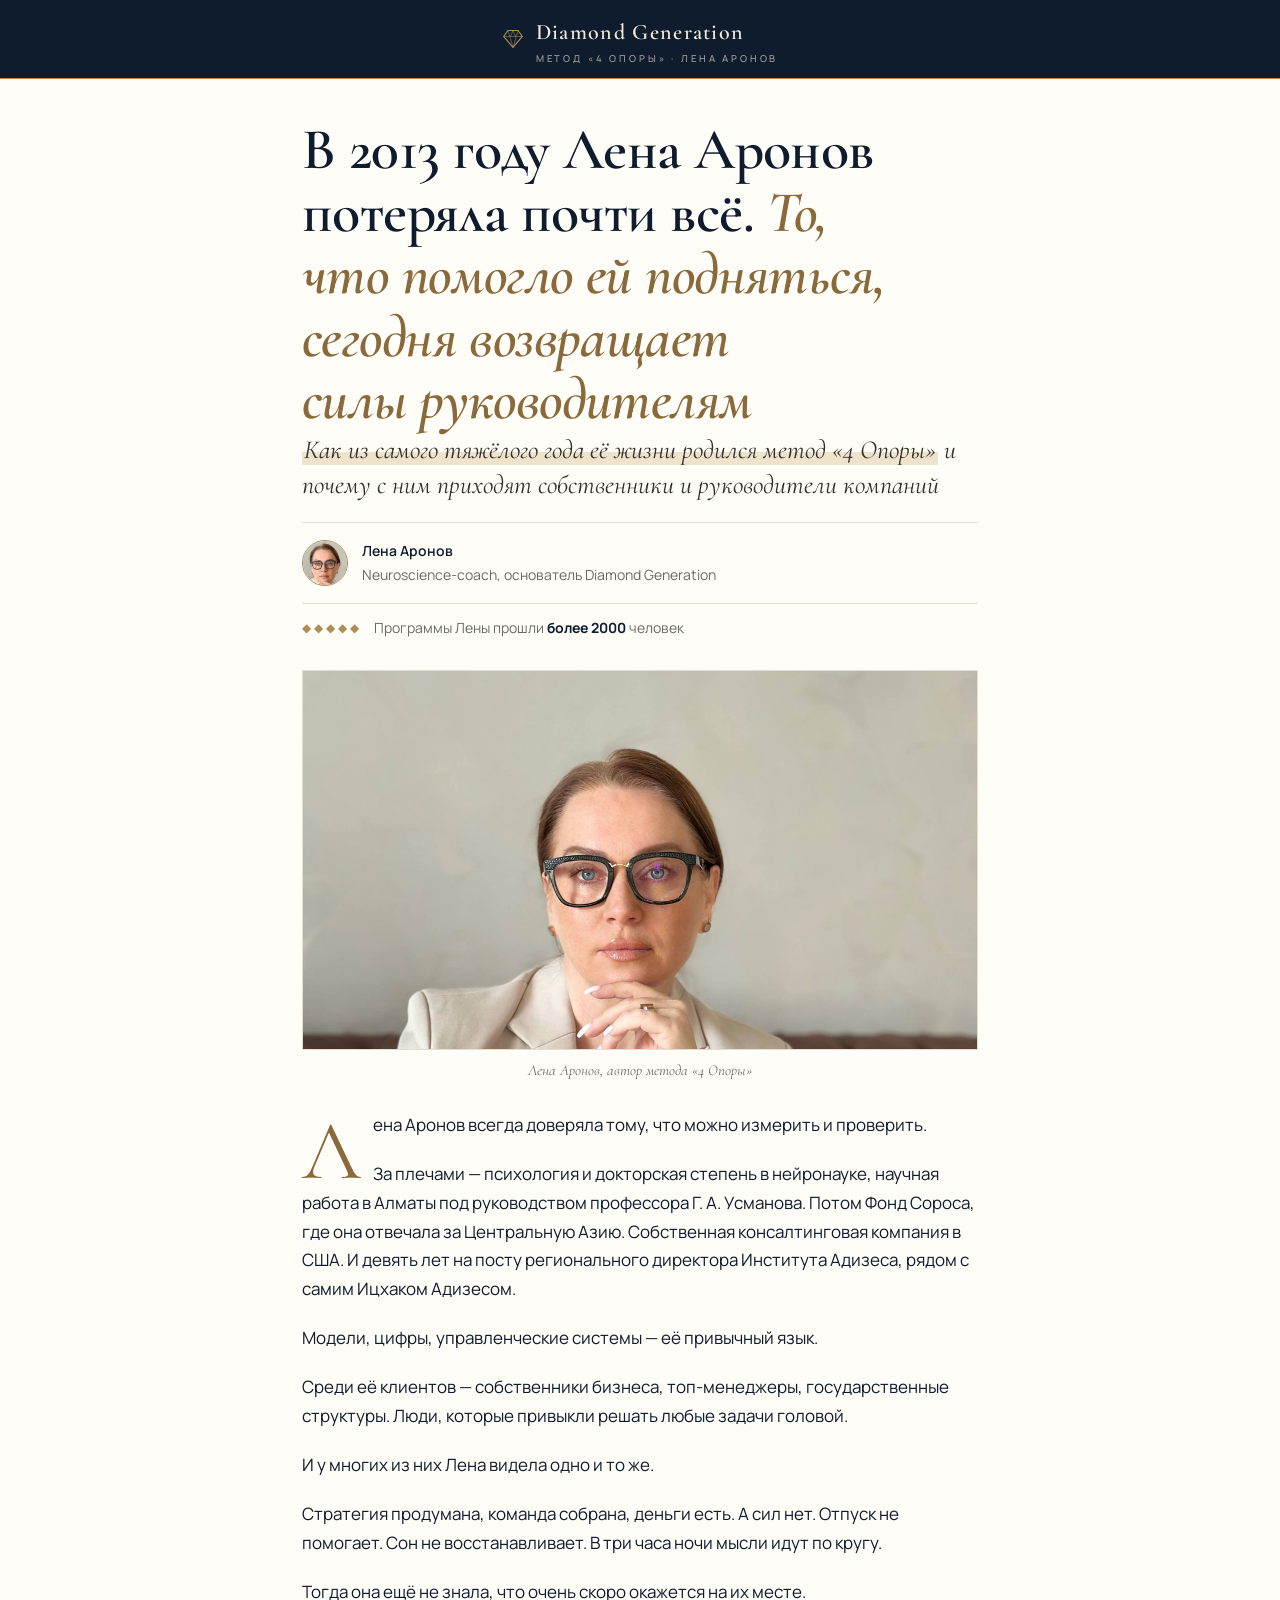
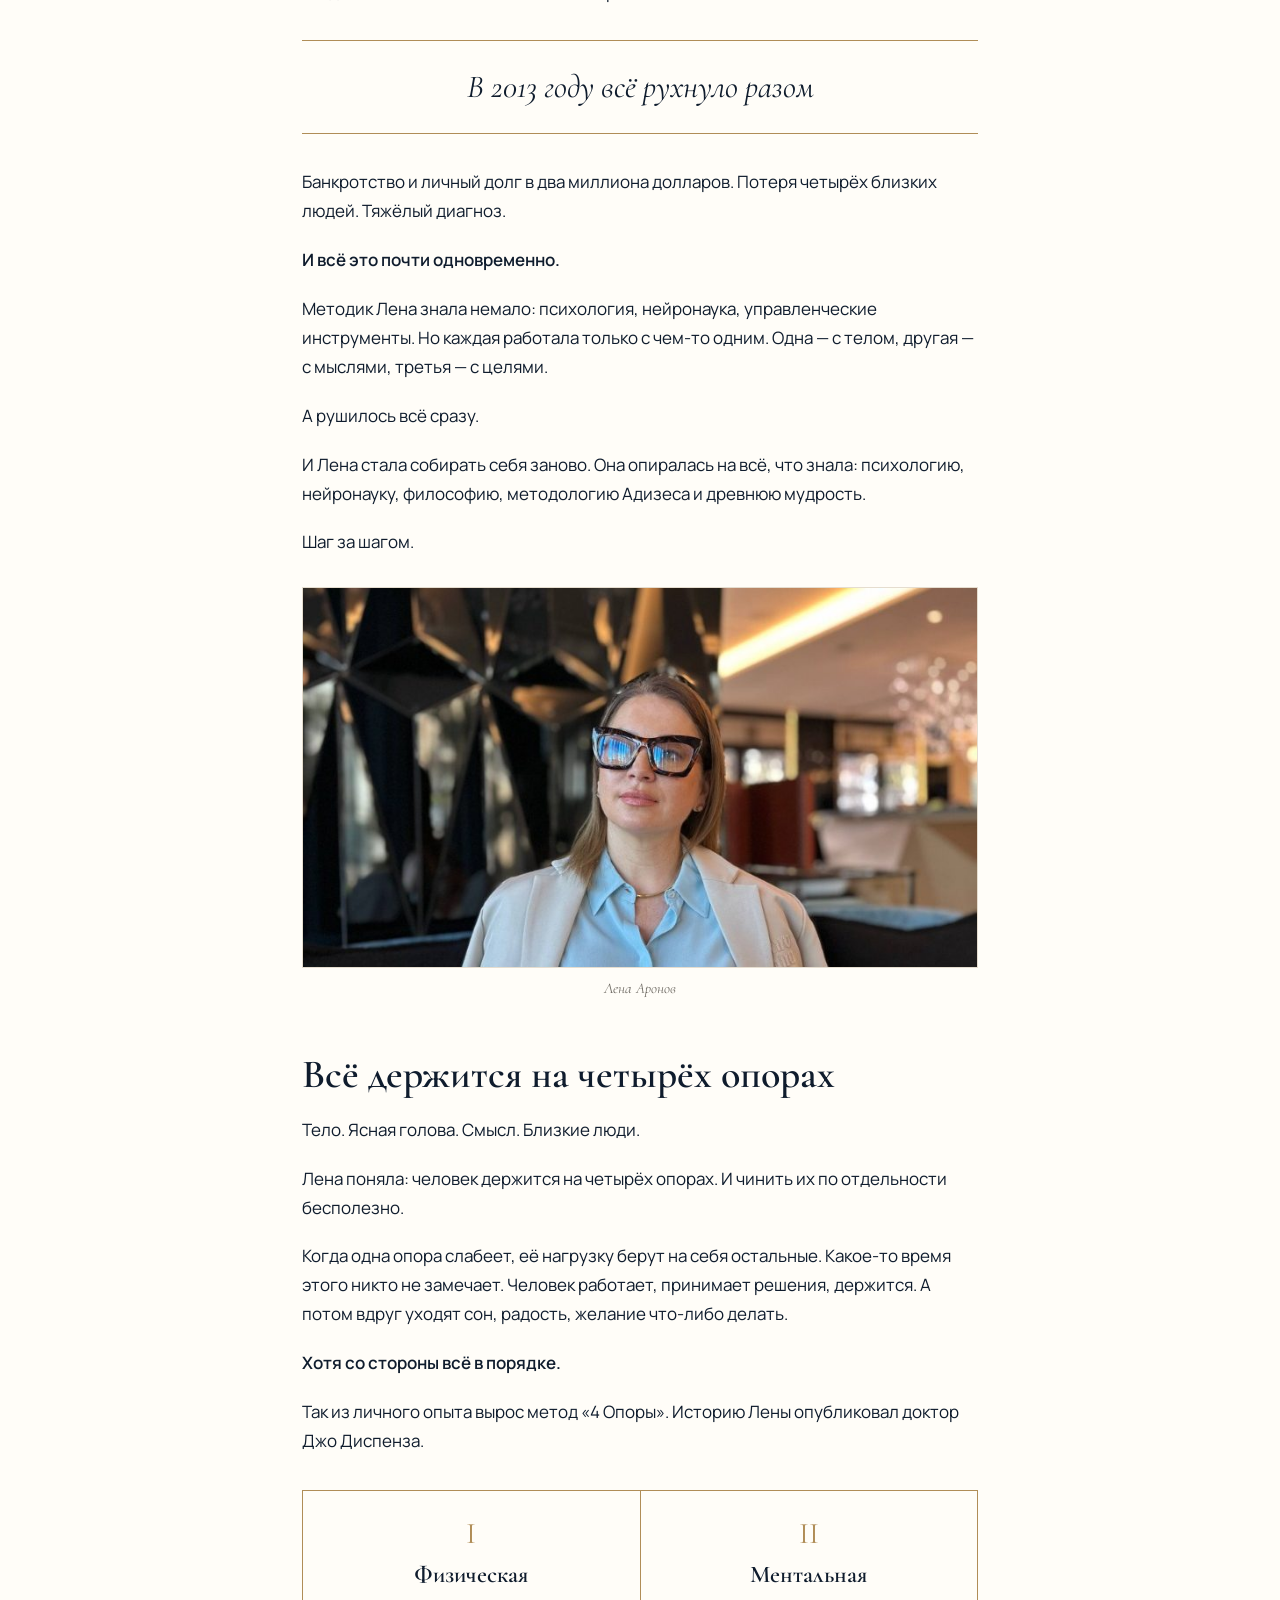
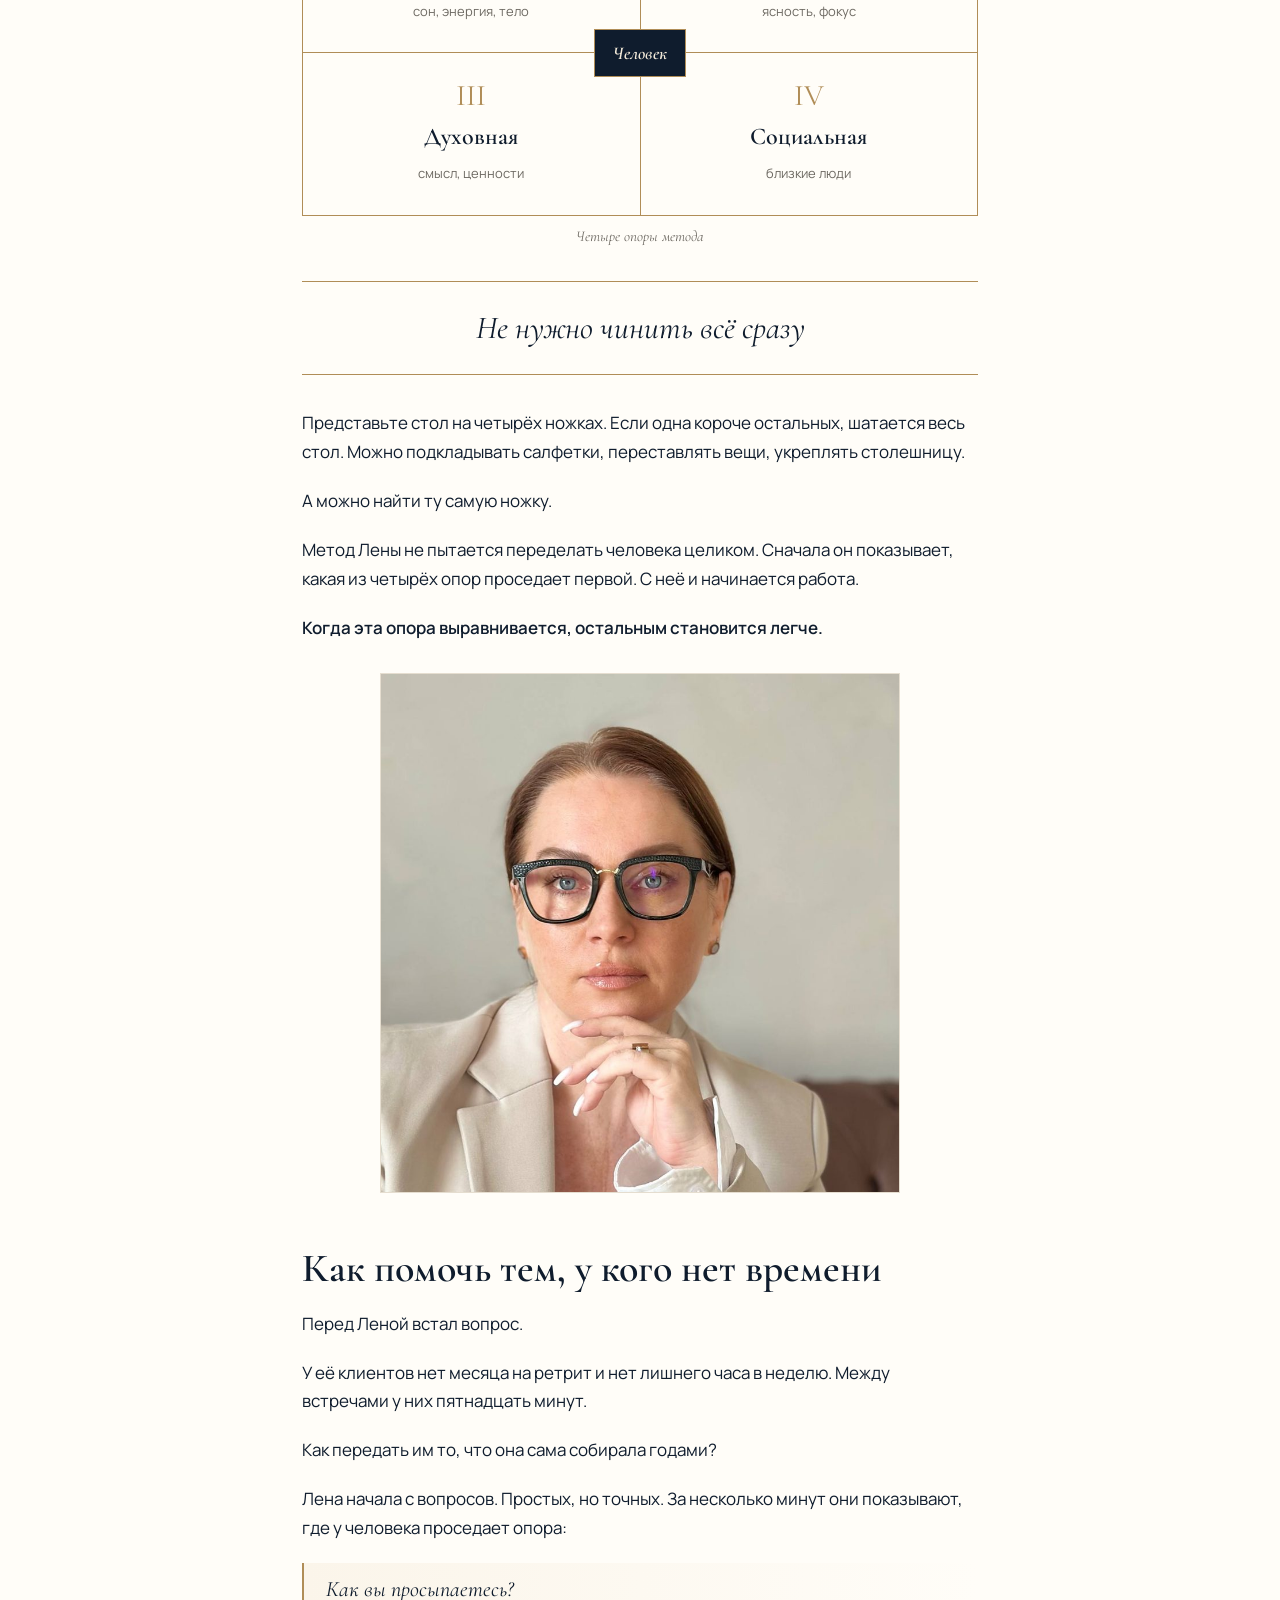
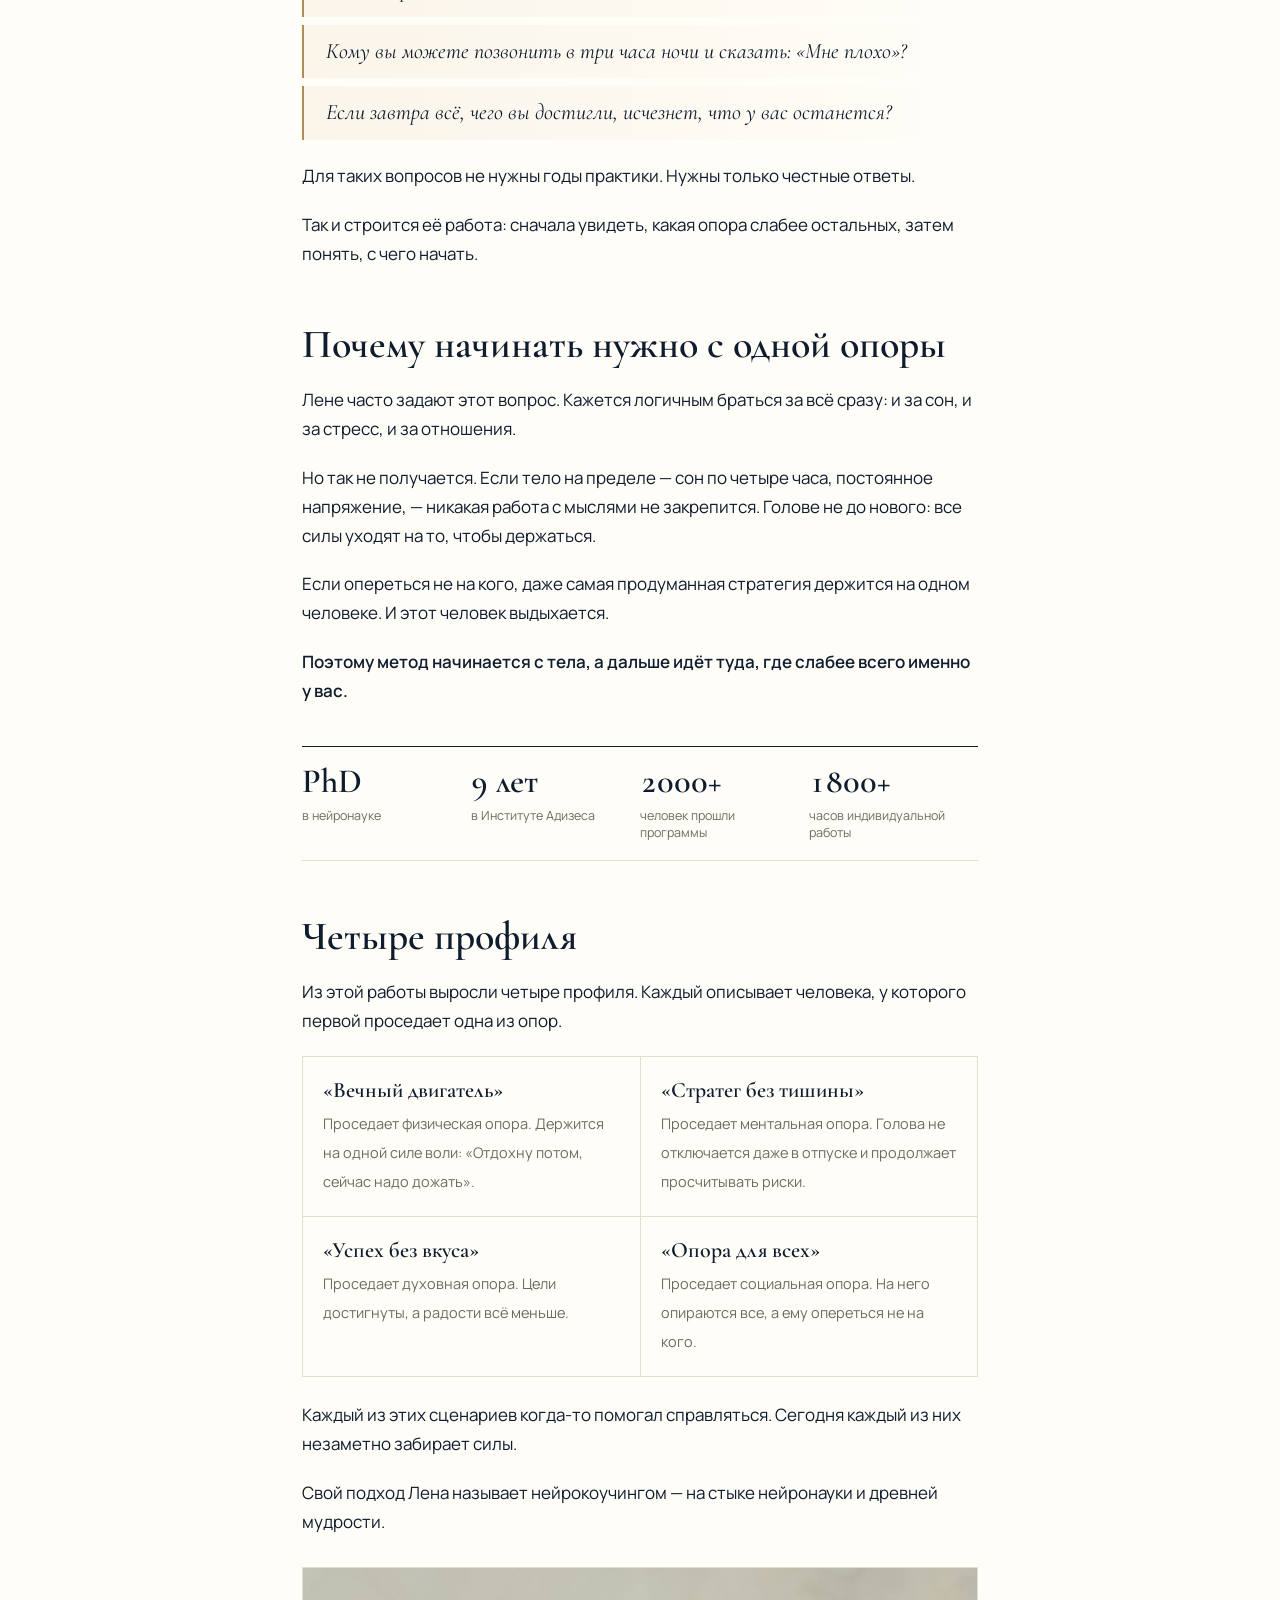
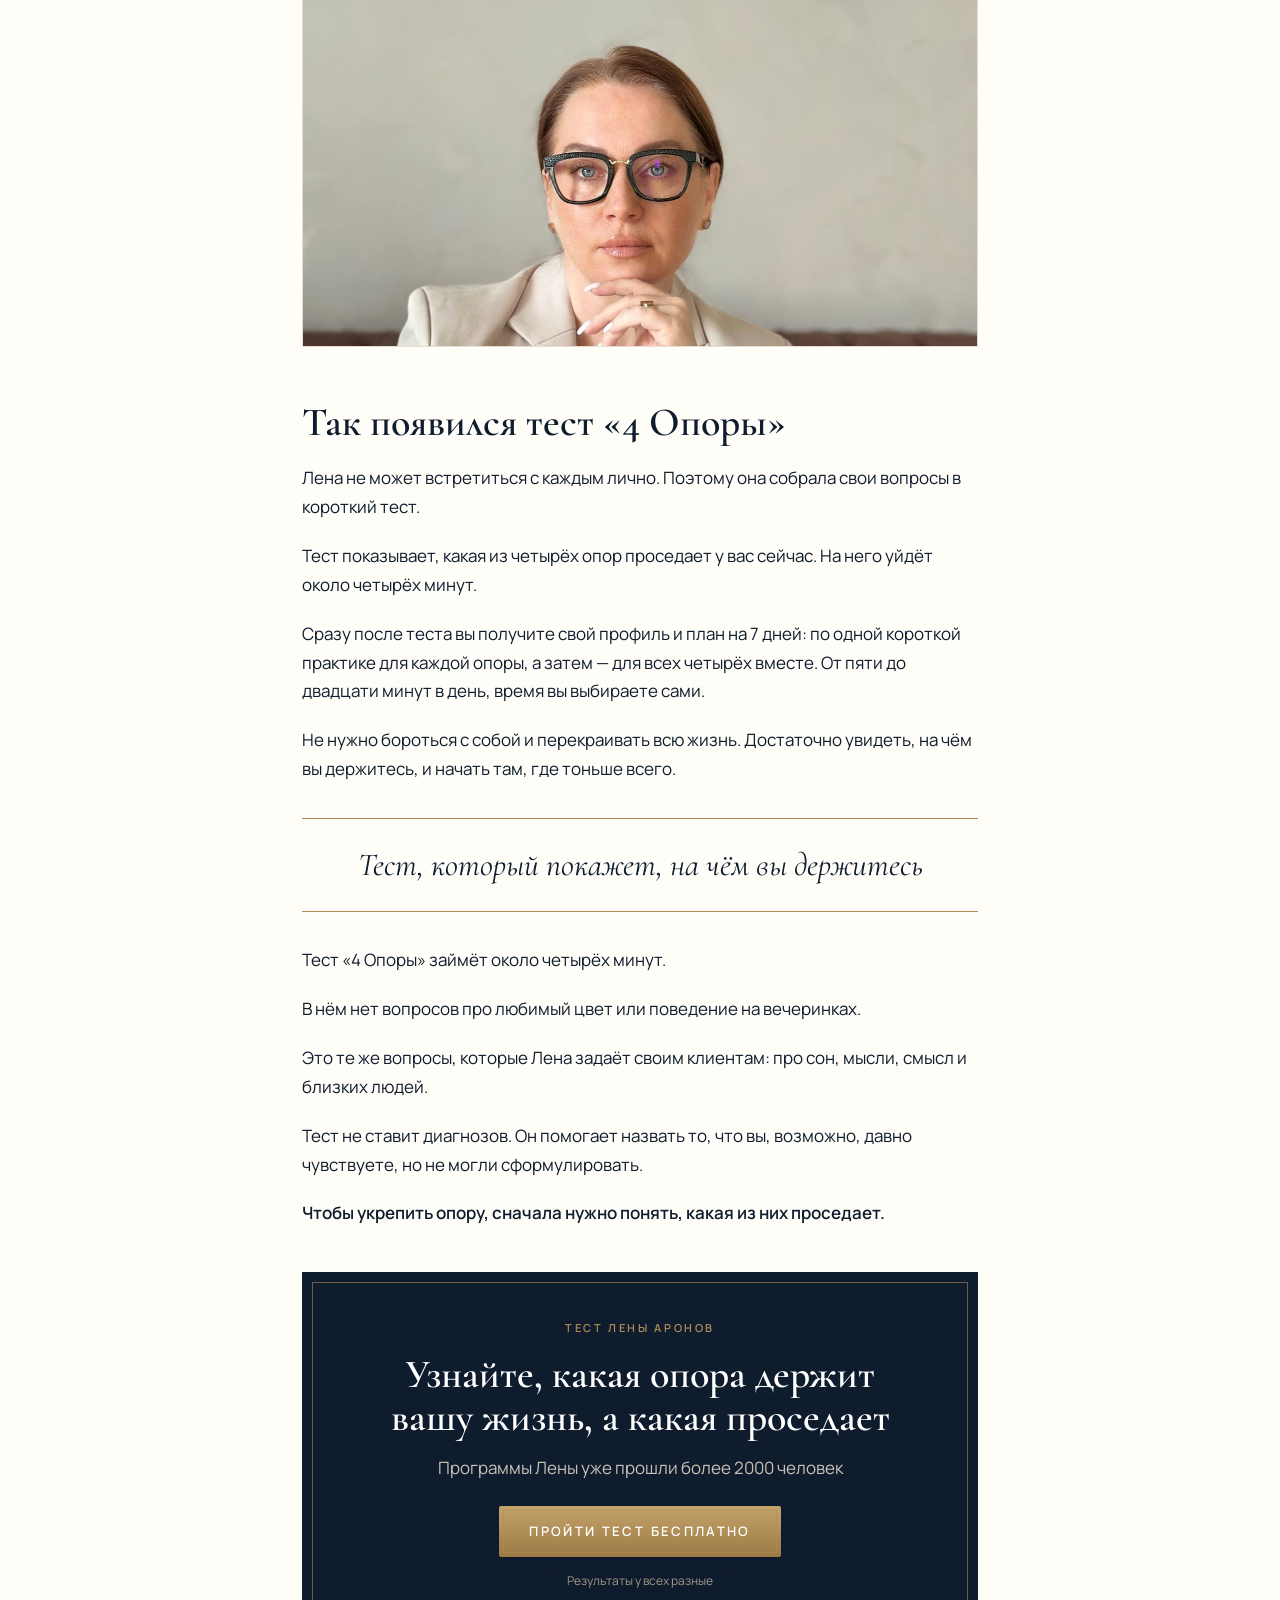
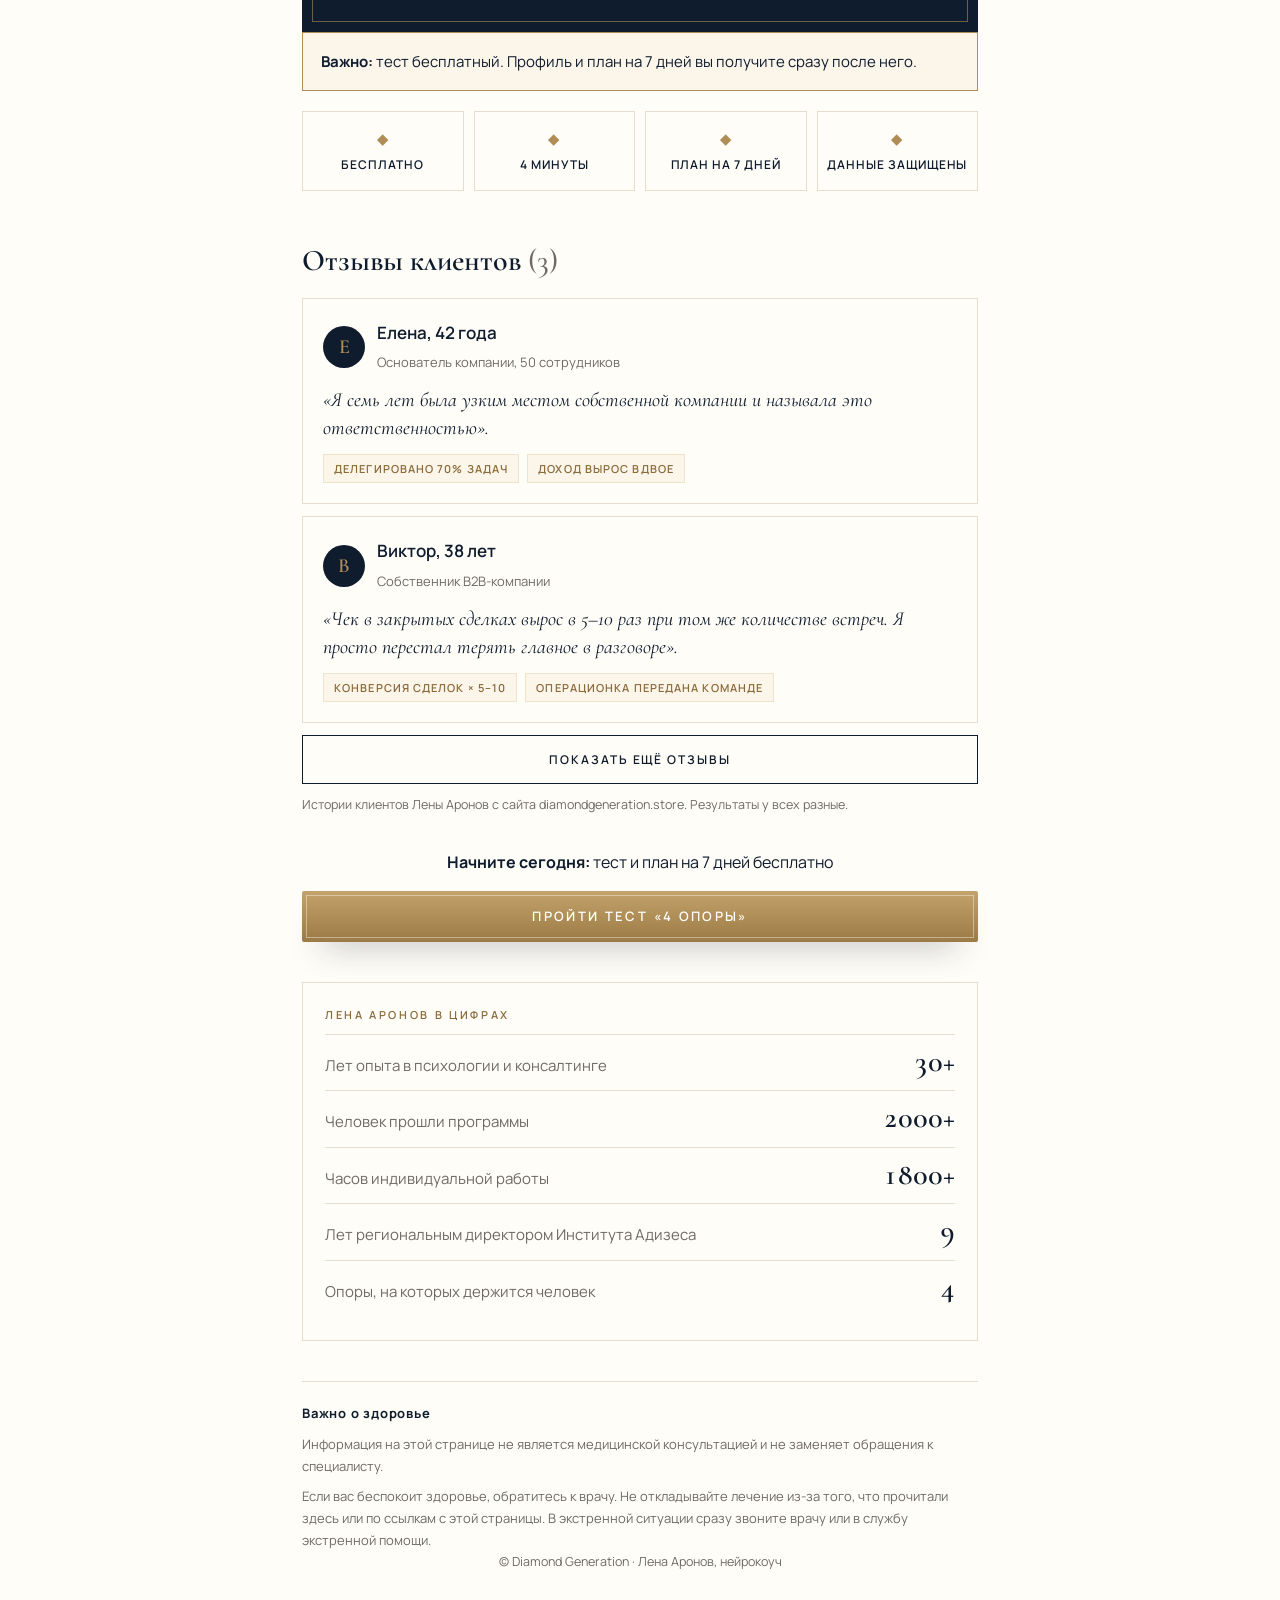
==== commit 9497cda9: "4opory: вычитка письма, письмо от первого лица, нейрокоуч Co-Authored-By: Claude Opus 5.5 <noreply@a" ====
--- a/4opory.html
+++ b/4opory.html
@@ -345,6 +345,50 @@
 .srow b{font-weight:600}
 .summary .btn{margin-top:14px}
 
+
+.letter h2{font-size:clamp(26px,6vw,32px);margin:38px 0 14px}
+.letter p{margin:0 0 14px}
+.letter .b{font-weight:600}
+.author{display:flex;gap:12px;align-items:center;margin:22px 0 6px;padding:14px 0;border-top:1px solid var(--line);border-bottom:1px solid var(--line)}
+.author img{width:46px;height:46px;border-radius:50%;object-fit:cover;border:1px solid var(--gold)}
+.author b{display:block}.author small{color:var(--muted);font-size:13px}
+.lead2{font:italic 21px/1.4 var(--serif);margin:18px 0 0!important}
+.scenes{list-style:none;padding:0;margin:0 0 16px}
+.scenes li{padding:10px 0 10px 22px;border-bottom:1px solid var(--line);position:relative}
+.scenes li::before{content:"—";position:absolute;left:0;color:var(--gold)}
+.pull2{margin:26px 0;padding:22px 0;border-top:1px solid var(--gold);border-bottom:1px solid var(--gold);font:italic 600 24px/1.3 var(--serif);text-align:center}
+.cascade{padding-left:0;list-style:none;counter-reset:c;margin:10px 0 16px;border-top:1px solid var(--line)}
+.cascade li{counter-increment:c;padding:14px 0 14px 44px;border-bottom:1px solid var(--line);position:relative}
+.cascade li::before{content:counter(c);position:absolute;left:0;top:10px;font:600 28px/1 var(--serif);color:var(--gold)}
+.cascade li:first-child::before{color:var(--wine)}
+.story{display:grid;grid-template-columns:150px 1fr;gap:18px;align-items:start}
+.story img{width:100%;aspect-ratio:3/4;object-fit:cover;border:1px solid var(--line)}
+.chg{background:var(--paper);border:1px solid var(--line);padding:20px;margin:12px 0}
+.chg.mine{border:2px solid var(--gold);background:#fbf5ea}
+.chg-h{display:flex;gap:14px;align-items:center;margin-bottom:10px}
+.chg-h>span{font:600 40px/1 var(--serif);color:var(--gold)}
+.chg-h small{font:700 10.5px var(--sans);letter-spacing:.2em;text-transform:uppercase;color:var(--gold-d)}
+.chg-h h3{font-size:23px;margin-top:2px}
+.chg p{font-size:15px}
+.chg .rel{font-style:italic;color:#3d3a35}
+.chg .cnt{font-size:12.5px;color:var(--muted);margin:0!important}
+.stack{list-style:none;padding:0;margin:0 0 16px}
+.stack li{padding:10px 0 10px 26px;border-bottom:1px solid var(--line);position:relative}
+.stack li::before{content:"◆";position:absolute;left:0;color:var(--gold);font-size:11px;top:13px}
+.guarantee{position:relative;background:var(--ink);color:#efe6d4;padding:24px 22px;margin:30px 0}
+.guarantee::before{content:"";position:absolute;inset:7px;border:1px solid rgba(176,141,87,.45);pointer-events:none}
+.guarantee .k{color:var(--gold);margin-bottom:8px}
+.guarantee p{margin:0!important;font-size:15px}
+.obj div{padding:14px 0;border-bottom:1px solid var(--line)}
+.obj div:first-child{border-top:1px solid var(--line)}
+.obj b{font:600 20px var(--serif)}
+.obj p{margin:4px 0 0!important;color:var(--muted);font-size:15px}
+.three{padding-left:20px}.three li{margin:0 0 12px}
+.sign{font:italic 600 26px var(--serif);margin-top:10px!important}
+.ctas{display:grid;gap:10px;margin-top:18px}
+.ctas .btn{text-align:center;justify-content:center;line-height:1.4}
+@media (max-width:520px){.story{grid-template-columns:100px 1fr}}
+
 @media (prefers-reduced-motion:reduce){*{transition:none!important}}
 </style>
 </head>
@@ -513,7 +557,7 @@
     <p>Информация на этой странице не является медицинской консультацией и не заменяет обращения к специалисту.</p>
     <p>Если вас беспокоит здоровье, обратитесь к врачу. Не откладывайте лечение из-за того, что прочитали здесь или по ссылкам с этой страницы. В экстренной ситуации сразу звоните врачу или в службу экстренной помощи.</p>
   </div>
-  <p class="foot">© Diamond Generation · Лена Аронов, neuroscience-coach</p>
+  <p class="foot">© Diamond Generation · Лена Аронов, нейрокоуч</p>
 </main>
 </div>
 
@@ -710,28 +754,144 @@
 function level(s){ const t=ORDER.reduce((a,k)=>a+s[k],0); if(t>=24) return [4,"Высокая"]; if(t>=17) return [3,"Выше средней"]; if(t>=10) return [2,"Средняя"]; return [1,"Низкая"]; }
 const chipOf=v=> v>=6?["ПРОСЕДАЕТ",""]: v>=3?["НАГРУЖЕНА","mid"]:["ДЕРЖИТ","ok"];
 
+/* ---- страница результата: письмо Лены по схеме продающего ролика (диагноз → боль → снятие вины → механизм → история → 4 изменения → программа → возражения → выбор) ---- */
+const MIRROR={
+  phys:{scenes:["Утро начинается с усталости, и раскачаться получается только кофе.","Днём держитесь на силе воли, а к вечеру сил хватает только на телефон.","Шея, челюсть, спина напоминают о себе, когда вы садитесь за стол.","Выходные уходят на то, чтобы отлежаться, а не чтобы пожить."],
+        cycle:"В понедельник вы обещаете себе лечь пораньше и начать двигаться. К среде снова работаете до ночи. В пятницу думаете: «В отпуске восстановлюсь». А из отпуска возвращаетесь без сил, как будто его и не было."},
+  ment:{scenes:["Ночью мозг сам запускает планирование, и уснуть уже не получается.","Вы перечитываете один абзац несколько раз, чтобы уловить суть.","Простые решения раздражают, а сложные откладываются.","Даже на отдыхе часть вас остаётся на работе."],
+        cycle:"В понедельник вы составляете идеальный план. К среде он тонет в срочном. К пятнице голова гудит, а в выходные вы снова прокручиваете разговоры и риски вместо того, чтобы отдыхать."},
+  spir:{scenes:["Вы закрываете цель, а радость длится несколько минут.","На её место приходит пустота и вопрос: «И это всё?»","Работа идёт по инерции, хотя снаружи всё выглядит успешно.","Новые планы не зажигают так, как раньше."],
+        cycle:"Вы ставите новую большую цель, надеясь, что она вернёт драйв. Неделю он есть. Потом цель превращается в ещё одну задачу в списке, и вы снова ищете, что бы такое придумать."},
+  soc:{scenes:["Всё в компании замкнуто на вас, и без вас ничего не двигается.","Дома вы рядом физически, но мыслями на работе.","Разговоры с близкими всё больше похожи на обмен отчётами.","Попросить о помощи непривычно, проще сделать самому."],
+        cycle:"Вы решаете, что пора делегировать. Передаёте задачу, видите, что сделано не так, и забираете обратно. К концу недели на вас снова всё, а близкие опять получили вас уставшего."}
+};
+const CHANGES=[
+  {k:"phys", n:"Тело", t:"Сначала восстановление, потом нагрузка",
+   enemy:"Обычно мы пытаемся выжать из уставшего тела ещё больше: больше кофе, больше силы воли, тренировки через «не могу».",
+   why:"Пока тело в режиме выживания, голова думает хуже, раздражение растёт, а смыслы кажутся пустыми. Поэтому метод начинает именно с тела: сон, дыхание, короткие практики, которые возвращают ощущение опоры.",
+   relief:"Это не про спорт и не про режим из жёстких правил. Это про то, чтобы перестать тратить силы быстрее, чем они восстанавливаются."},
+  {k:"ment", n:"Голова", t:"Не думать больше, а выйти из круга",
+   enemy:"Когда голова перегружена, мы стараемся думать ещё больше: составляем новые списки, просчитываем ещё один сценарий.",
+   why:"Уставший ум не думает глубже, он думает по кругу. Решение — научиться замечать момент, когда мысль зацикливается, и выгружать из головы то, что не нужно держать в ней.",
+   relief:"Ясность возвращается не от новых усилий, а от того, что голова перестаёт держать всё одновременно."},
+  {k:"spir", n:"Смысл", t:"Вернуть ответ на вопрос «ради чего»",
+   enemy:"Когда пропадает драйв, обычно ставят новую цель побольше, надеясь, что она снова зажжёт.",
+   why:"Цели без связи с ценностями быстро превращаются в задачи. Когда человек вспоминает, ради чего он всё это строит, у усилий снова появляется смысл, и силы перестают уходить в пустоту.",
+   relief:"Этого вопроса нет ни в одной диете, ни в одном фитнес-приложении. Поэтому без него любые изменения держатся недолго."},
+  {k:"soc", n:"Люди рядом", t:"Перестать быть единственной опорой",
+   enemy:"Сильные люди привыкли справляться сами и держать всё на себе, а помощь воспринимают как слабость.",
+   why:"Когда всё замкнуто на одном человеке, любая нагрузка ложится на остальные три опоры. Метод помогает выстроить окружение и команду так, чтобы на них можно было опереться, и чтобы с близкими вы снова были по-настоящему, а не только физически.",
+   relief:"Для руководителей здесь есть и практическая часть: я работаю с вашей командой по методологии Адизеса, чтобы бизнес держался не только на вас."}
+];
 function renderResult(){
   stage="result";
   const s=score(), w=weakest(s), p=P[w], f=filters(), [lv,lvName]=level(s);
-  const ev=(ans[IDX.events]||[]).filter(k=>k!==S[IDX.events].o.length-1).map(k=>S[IDX.events].o[k]);
-  $("screen").innerHTML=`<div class="res">
-    <div class="block">Ваш результат</div>
-    <h1>${lead?esc(lead.name)+", ваш":"Ваш"} профиль по четырём опорам</h1>
+  const ev=(ans[IDX.events]||[]).filter(k=>k!==S[IDX.events].o.length-1).map(k=>S[IDX.events].o[k].toLowerCase());
+  const m=MIRROR[w], nm=lead?esc(lead.name):"";
+  const ord=[...ORDER].sort((a,b)=>s[b]-s[a]);
+  $("screen").innerHTML=`<div class="res letter">
+    <div class="block">Ваш результат готов</div>
+    <h1>${nm?nm+", ваш":"Ваш"} профиль — ${esc(p.profile)}</h1>
     <div class="dark">
       <div class="row"><span>Общая нагрузка на опоры</span><span class="lvl" style="color:${lv>=3?"#ff8a7a":"#e2b04a"}">${lvName}</span></div>
       <div class="seg">${[1,2,3,4].map(k=>`<i class="${k<=lv?"on"+k:""}"></i>`).join("")}</div>
-      <p>Сильнее всего проседает <b>${p.name.toLowerCase()} опора</b>. Её нагрузку сейчас несут остальные три. Хорошая новость: это можно выровнять, и начинать нужно именно с неё.</p>
+      <p>Сильнее всего проседает <b>${p.name.toLowerCase()} опора</b>. ${ord[1]&&s[ord[1]]>=5?`Следом за ней — ${P[ord[1]].name.toLowerCase()}.`:""} Ниже Лена Аронов объясняет, что это значит и с чего начать именно вам.</p>
     </div>
-    <div class="voice"><div class="k">Ваш профиль · ${esc(p.profile)}</div><b>${esc(p.voice)}</b></div>
-    <div class="table">
-      <div><span>Проседает</span><b>${p.name} опора: ${p.short.toLowerCase()}</b></div>
-      <div><span>Ваша роль</span><b>${esc(S[IDX.role].o[f.role])}</b></div>
-      <div><span>Что было за 2–3 года</span><b>${esc(ev.length?ev.join(" · "):"Ничего из списка")}</b></div>
-      <div><span>Время на практику</span><b>${esc(S[IDX.time].o[f.time])} в день</b></div>
+
+    <div class="author"><img src="img-4opory/lena-face.jpg" alt=""><span><b>Лена Аронов</b><small>Разбор вашего результата · около 7 минут чтения</small></span></div>
+
+    <p class="lead2">${nm?nm+", если":"Если"} вы давно не понимаете, почему отпуск не возвращает сил, а знания и усилия не меняют состояние, — ваш результат многое объясняет.</p>
+
+    <h2>Вот что, судя по вашим ответам, с вами происходит</h2>
+    <ul class="scenes">${m.scenes.map(x=>`<li>${x}</li>`).join("")}</ul>
+    <p>${m.cycle}</p>
+    ${ev.length?`<p>За последние годы у вас было: ${esc(ev.join(", "))}. Такие события нагружают все четыре опоры сразу.</p>`:""}
+    <p>И в какой-то момент появляется мысль: «Может, просто возраст. Может, это нормально — так жить».</p>
+
+    <div class="pull2">С вами всё в порядке. Дело не в силе воли. Просто то, что вы пробовали, чинит только одну часть.</div>
+
+    <p>Отпуск восполняет силы на неделю. Терапия прорабатывает причины, но идёт месяцами. Ретрит даёт тишину, а решения разбиваются о реальность по возвращении. Трекеры и добавки измеряют симптомы, но не настраивают мышление.</p>
+    <p>Каждый из этих способов работает с одной опорой. А проседает система.</p>
+
+    <h2>Почему так происходит: каскад перегрузки</h2>
+    <p>Человек держится на четырёх опорах: тело, ясная голова, смысл и люди рядом. Представьте стол на четырёх ножках. Если одна ножка короче, шатается весь стол.</p>
+    <ol class="cascade">
+      <li><b>Одна опора проседает.</b> У вас это ${p.name.toLowerCase()}: ${p.short.toLowerCase()}.</li>
+      <li><b>Остальные берут её нагрузку.</b> Какое-то время этого не видно: вы работаете, решаете, держите лицо.</li>
+      <li><b>Силы уходят быстрее, чем восстанавливаются.</b> Появляется усталость, которую не снимает отдых.</li>
+      <li><b>Сдаёт следующая опора.</b> И каскад запускается снова, уже сильнее.</li>
+    </ol>
+    <p>Каждая попытка «подкрутить» одну часть — новый график, ещё одна цель, ещё одна поездка — даёт передышку, но не останавливает каскад. Поэтому с каждым разом выходить из этого состояния всё труднее.</p>
+    <p class="b">Это не проблема дисциплины. Это проблема системы, в которой проседает одна опора.</p>
+
+    <h2>Почему я так в этом уверена</h2>
+    <div class="story">
+      <img src="img-4opory/lena2.jpg" alt="Лена Аронов">
+      <div>
+        <p>Я психолог с PhD в нейронауке. Девять лет была региональным директором Института Адизеса. Работаю с собственниками, руководителями и государственными структурами.</p>
+        <p>В 2013 году у меня самой почти одновременно рухнули все опоры: банкротство и долг в два миллиона долларов, потеря четырёх близких людей, тяжёлый диагноз.</p>
+        <p>Я знала много методик, но каждая работала с частью. Мне пришлось собирать себя по частям, опираясь на психологию, нейронауку, философию, методологию Адизеса и древнюю мудрость. Из этого и вырос метод «4 Опоры».</p>
+        <p>С тех пор через мои программы прошли больше 2000 человек.</p>
+      </div>
+    </div>
+
+    <h2>Четыре изменения — по одному на каждую опору</h2>
+    <p>Ниже то, что меняется в работе по методу. Начинаем с тела, а дальше идём туда, где проседает именно у вас.</p>
+    ${CHANGES.map((c,i)=>`<div class="chg${c.k===w?" mine":""}">
+      <div class="chg-h"><span>${i+1}</span><div><small>${c.n}${c.k===w?" · ваша опора":""}</small><h3>${c.t}</h3></div></div>
+      <p><b>Как обычно:</b> ${c.enemy}</p>
+      <p><b>Что меняем:</b> ${c.why}</p>
+      <p class="rel">${c.relief}</p>
+      ${i<3?`<p class="cnt">${i+1} из 4. Осталось ${3-i===1?"одно изменение":(3-i)+" изменения"}.</p>`:""}
+    </div>`).join("")}
+    <p>Что и почему — вы уже знаете. Как именно это делать по шагам, с практиками, сопровождением и разборами, — это и есть программа.</p>
+
+    <h2>Программа «4 Опоры»</h2>
+    <p>Четыре изменения, собранные в одну систему. Шесть недель работы в группе или лично со мной.</p>
+    <ul class="stack">
+      <li>Оцифровка вашей карты ресурсов по четырём опорам</li>
+      <li>Еженедельные живые сессии: структура, протоколы, разборы</li>
+      <li>Личная стратегическая сессия со мной</li>
+      <li>Закрытый чат поддержки с ответом в течение 24 часов</li>
+      <li>Записи всех сессий на год</li>
+      <li>Закрытое сообщество выпускников</li>
+    </ul>
+    <p>Для тех, кому нужна личная работа, есть индивидуальное наставничество: шесть персональных сессий, две сессии с вашей командой по методологии Адизеса и три сессии интеграции после программы.</p>
+
+    <h2>Каким может быть обычное утро через шесть недель*</h2>
+    <p>Вы просыпаетесь раньше будильника и понимаете, что выспались. Голова ясная, и первое решение дня не вызывает раздражения. Задачи, которые раньше держались только на вас, двигаются без вашего участия. Вечером вы дома не только физически. И у вас снова есть ответ на вопрос, ради чего всё это.</p>
+    <p class="small">*Результаты зависят от ваших действий и у всех разные. Это не медицинская помощь.</p>
+
+    <h2>Чего стоит ничего не менять</h2>
+    <p>Дело не в деньгах, которые уже ушли на отпуска, ретриты и гаджеты. Настоящая цена — в решениях, которые вы принимаете на пустом баке, в вечерах, когда вы рядом с близкими только телом, и в годах, которые проходят в режиме «потом отдохну».</p>
+
+    <div class="guarantee"><div class="k">Гарантия</div>
+      <p>Если к концу второй недели совместной работы нет изменений в качестве сна, ясности решений или уровне энергии, вы получаете две дополнительные сессии без доплаты. Условие — практики выполняются по протоколу и вы присылаете регулярные отчёты.</p></div>
+
+    <h2>Что обычно спрашивают</h2>
+    <div class="obj">
+      <div><b>«Я уже всё пробовал(а)»</b><p>Скорее всего, вы чинили одну опору. Метод смотрит на все четыре сразу.</p></div>
+      <div><b>«У меня нет времени»</b><p>Практики занимают от 5 до 20 минут в день. Сессии встроены в рабочую неделю.</p></div>
+      <div><b>«Мне нужна терапия, а не коучинг»</b><p>Если вам нужна медицинская или психотерапевтическая помощь, я скажу об этом прямо. Метод её не заменяет.</p></div>
+      <div><b>«Я руковожу компанией, мне не до себя»</b><p>Именно поэтому в программе есть работа с командой: чтобы бизнес держался не только на вас.</p></div>
+      <div><b>«А если не подойдёт?»</b><p>На диагностической сессии мы вместе определим формат. Если программа вам не подходит, я скажу прямо.</p></div>
+    </div>
+
+    <h2>Сейчас у вас три варианта</h2>
+    <ol class="three">
+      <li><b>Ничего не менять.</b> Продолжать держаться на силе воли и надеяться, что следующий отпуск поможет.</li>
+      <li><b>Разбираться самостоятельно.</b> Пробовать практики по одной, на это уйдут месяцы проб и ошибок.</li>
+      <li><b>Начать с плана и пройти путь с сопровождением.</b> Сначала ваш план на 7 дней, затем диагностическая сессия со мной и подходящий формат.</li>
+    </ol>
+    <p>Вы дочитали до этого места. Значит, для вас это действительно важно. Не откладывайте на «после квартала»: начните с первого шага сегодня.</p>
+    <p class="sign">Лена Аронов</p>
+    <div class="ctas">
+      <button class="btn gold wide" id="toplan2" type="button">Получить мой план</button>
+      <a class="btn line wide" href="${BOOKING_URL}">Записаться на диагностическую сессию</a>
     </div>
   </div>`;
-  chrome({dock:`<button class="btn wide" id="toplan">Смотреть мой план</button>`});
-  $("toplan").onclick=renderPlan;
+  chrome({dock:`<button class="btn wide" id="toplan">Получить мой план</button>`});
+  $("toplan").onclick=renderPlan; $("toplan2").onclick=renderPlan;
   store("dg_profile",w);
   window.scrollTo(0,0);
 }
@@ -770,8 +930,8 @@
   const sorted=[...ORDER].sort((a,b)=>s[b]-s[a]);
   const OPTS=[
     {tag:"", name:"План «Моя опора» на 7 дней", sub:`Подарок · по ${mins.toLowerCase()} в день`, desc:"Семь коротких практик: по одной на каждую опору, затем все четыре вместе.", price:"Бесплатно"},
-    {tag:"Самый популярный", name:"Программа «4 Опоры»", sub:"Группа · с сопровождением", desc:"Пошаговая работа со всеми четырьмя опорами в своём темпе.", price:"Форматы и даты на сайте"},
-    {tag:"Лучший результат", name:"Индивидуальная работа с Леной", sub:"Лично · начинается с диагностики", desc:"Лена разбирает ваш профиль и составляет план работы.", price:"Запись в директ"}
+    {tag:"Самый популярный", name:"Мастермайнд «4 Опоры»", sub:"Группа · 6 недель · 10–12 участников", desc:"Карта ресурсов по четырём опорам, еженедельные живые сессии, личная стратегическая сессия с Леной и чат поддержки.", price:"Старт после диагностики"},
+    {tag:"Лучший результат", name:"Личное наставничество", sub:"6 недель + 3 месяца сопровождения", desc:"Шесть персональных сессий, две сессии с вашей командой по методологии Адизеса и три сессии интеграции.", price:"Не более 3 клиентов в месяц"}
   ];
   const opts=(id)=>`<div class="plans" id="${id}">${OPTS.map((o,k)=>`
       <button type="button" class="planopt${k===choice?" on":""}" data-k="${k}">
@@ -820,7 +980,7 @@
     ${opts("plans2")}
 
     <div class="sec"><div class="k">Вопросы</div><h2>Частые вопросы</h2>
-      <details><summary>Что такое метод «4 Опоры»?</summary><p>Метод Лены Аронов, neuroscience-coach с PhD в нейронауке. Он смотрит на человека через четыре опоры — физическую, ментальную, духовную и социальную — и помогает выровнять ту, что проседает.</p></details>
+      <details><summary>Что такое метод «4 Опоры»?</summary><p>Метод Лены Аронов, нейрокоуча с PhD в нейронауке. Он смотрит на человека через четыре опоры — физическую, ментальную, духовную и социальную — и помогает выровнять ту, что проседает.</p></details>
       <details><summary>Что я получу?</summary><p>Профиль по четырём опорам, план практик на 7 дней и рекомендацию, с чего продолжить: программа «4 Опоры» или индивидуальная работа с Леной.</p></details>
       <details><summary>Это терапия или медицинская помощь?</summary><p>Нет. Тест и практики не являются медицинской диагностикой и не заменяют консультацию врача или психотерапевта.</p></details>
       <details><summary>Что будет после того, как я выберу план?</summary><p>План на 7 дней откроется сразу. Если выберете программу, вы попадёте на страницу с её форматами. Если индивидуальную работу — сможете написать Лене и договориться о диагностике.</p></details>
@@ -828,7 +988,7 @@
     </div>
 
     <div class="summary" id="summary"></div>
-    <p class="small" style="text-align:center;margin-top:30px">© Diamond Generation · Лена Аронов, neuroscience-coach</p>
+    <p class="small" style="text-align:center;margin-top:30px">© Diamond Generation · Лена Аронов, нейрокоуч</p>
   </div>`;
   const updateSummary=()=>{
     const o=OPTS[choice];
@@ -862,7 +1022,7 @@
     <p class="small" style="text-align:center;margin:-10px 0 18px">Отмечайте сделанное: страница запомнит прогресс в этом браузере.</p>
     <div class="days">${DAYS.map((d,k)=>`<div class="day${done[k]?" done":""}"><small>День ${k+1}</small><h3>${esc(d.t)}</h3><p>${esc(d.b)}</p>
       ${d.a?`<p class="ask">Вопрос дня: ${esc(d.a)}</p>`:""}
-      ${d.final?`<div style="display:grid;gap:10px;margin-top:10px"><a class="btn gold wide" href="${PROGRAM_URL}">Программа «4 Опоры»</a><a class="btn line wide" href="${BOOKING_URL}">Диагностическая встреча с Леной</a></div>`
+      ${d.final?`<div style="display:grid;gap:10px;margin-top:10px"><a class="btn gold wide" href="${PROGRAM_URL}">Программа «4 Опоры»</a><a class="btn line wide" href="${BOOKING_URL}">Диагностическая сессия с Леной</a></div>`
         :`<label for="d${k}"><input type="checkbox" id="d${k}" data-k="${k}"${done[k]?" checked":""}> Сделано</label>`}</div>`).join("")}</div>
   </div>`;
   chrome({back:renderOffer});
